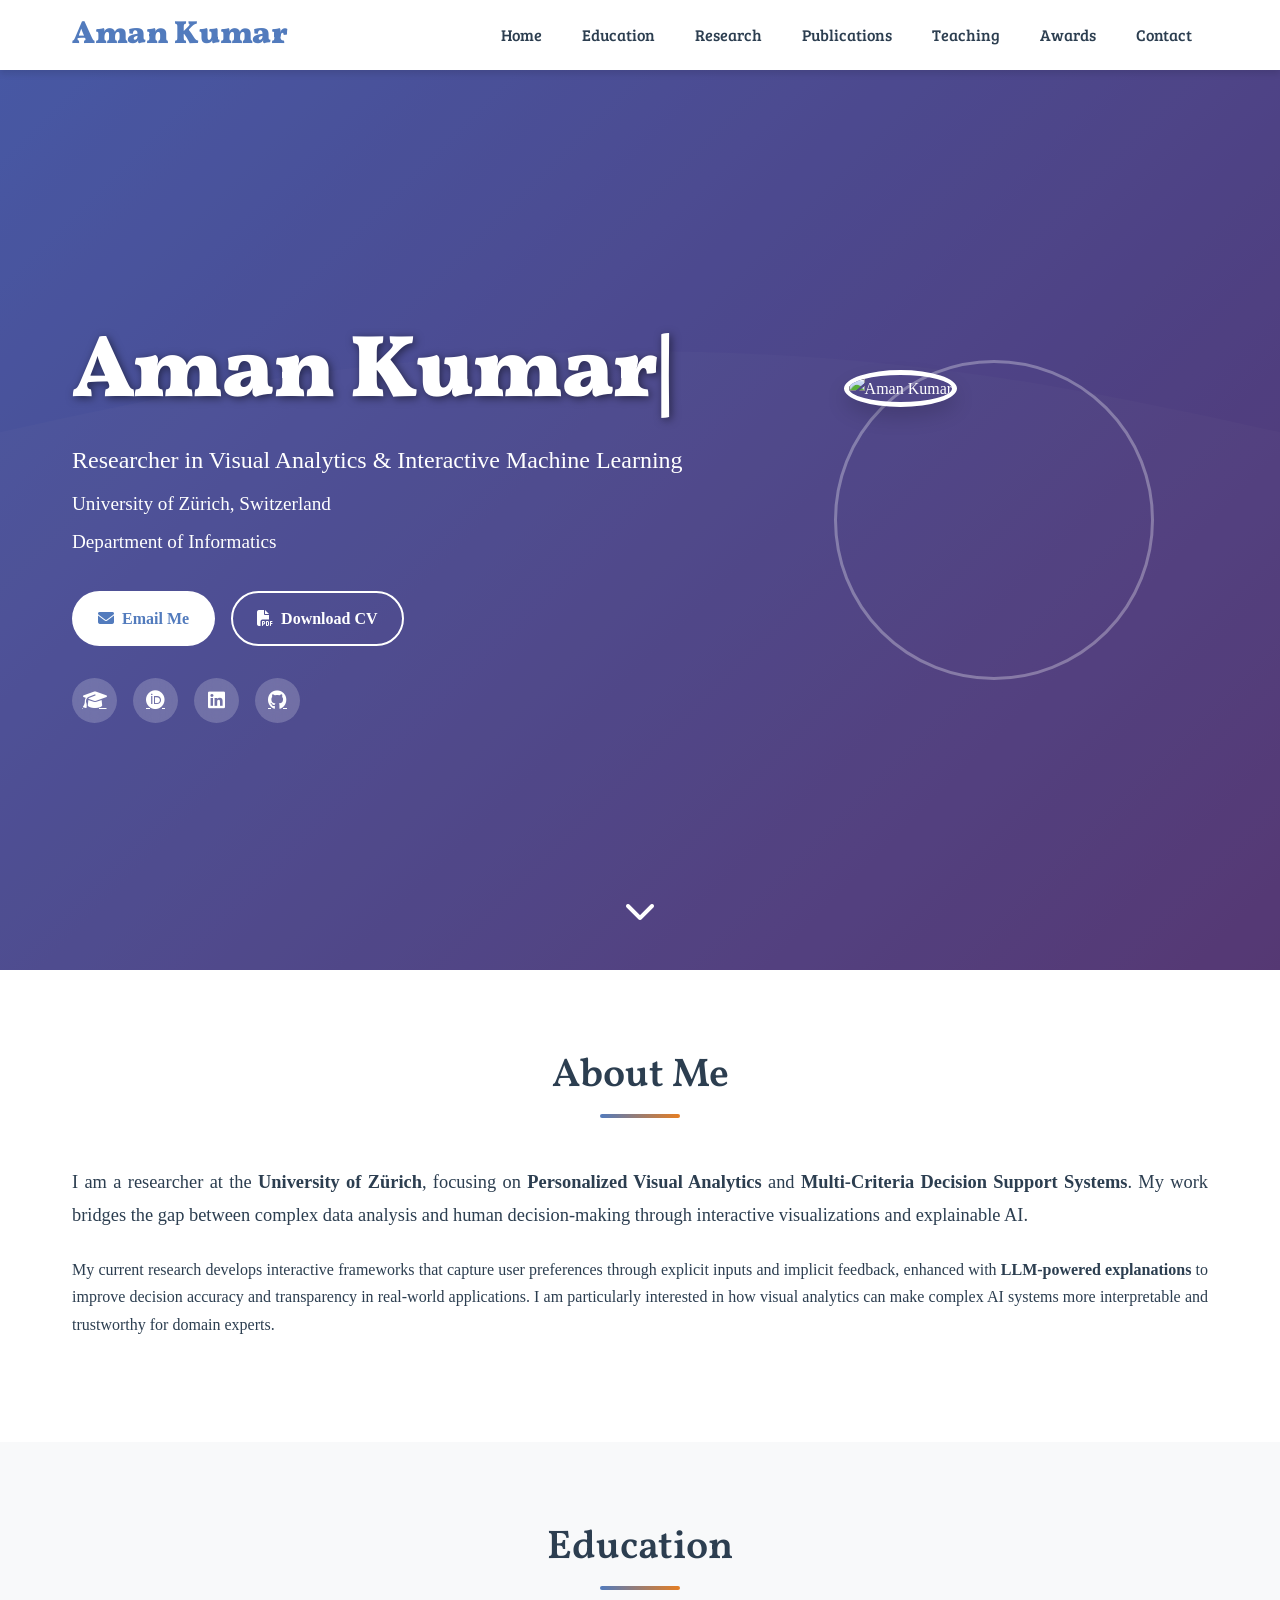
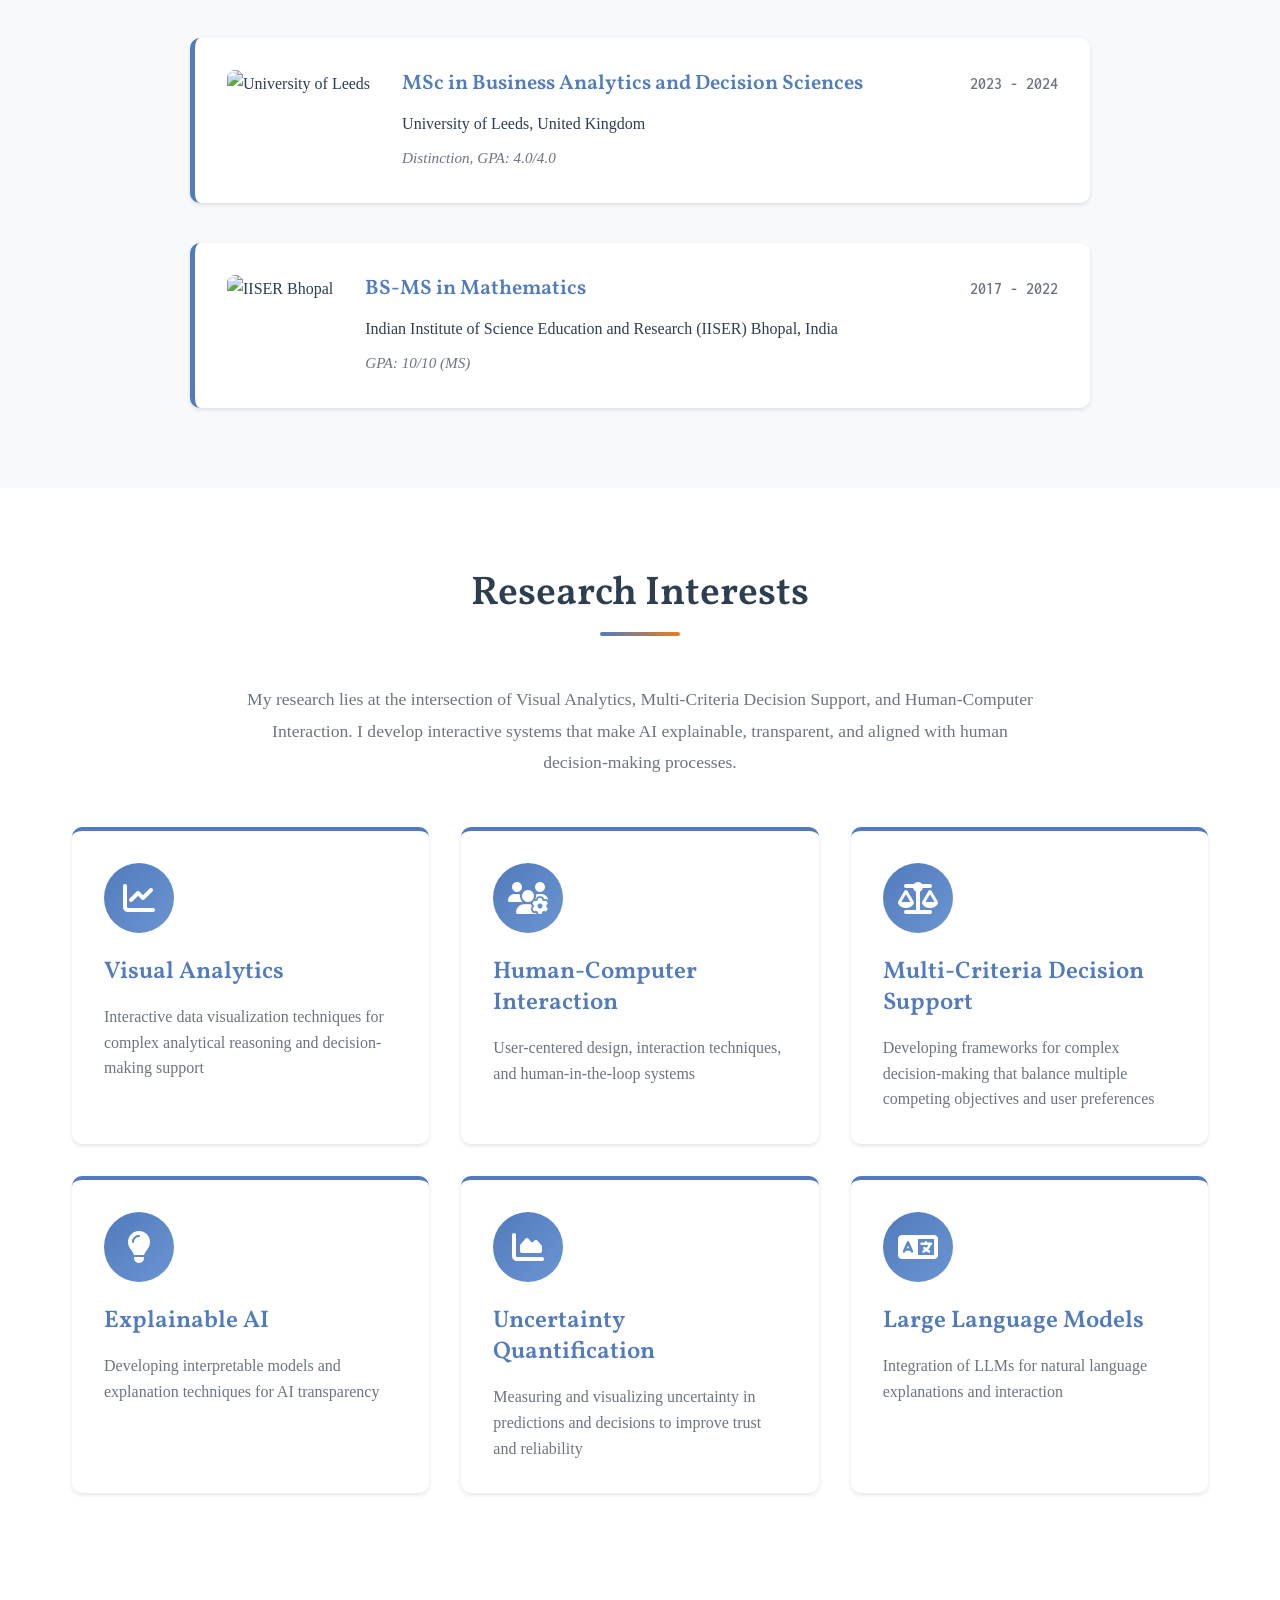
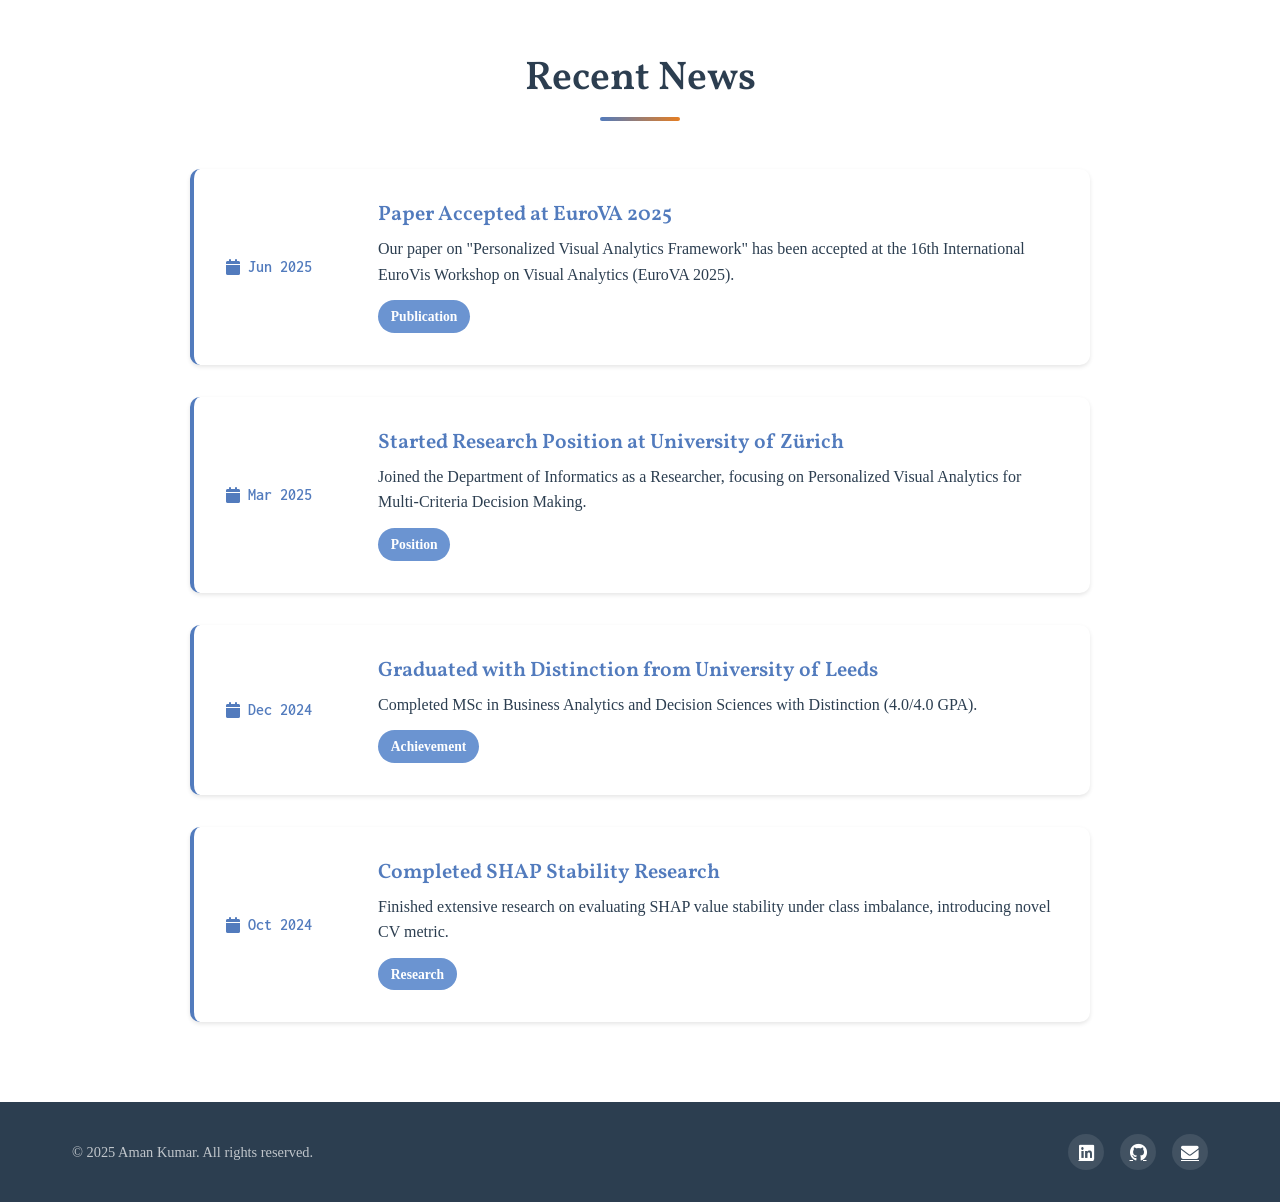
==== index.html @ dfcb9df7 "Add files via upload" ====
<!DOCTYPE html>
<html lang="en">
<head>
    <meta charset="UTF-8">
    <meta name="viewport" content="width=device-width, initial-scale=1.0">
    <meta name="description" content="Aman Kumar - Researcher in Visual Analytics, Interactive Machine Learning, and Human-Computer Interaction at University of Zürich">
    <meta name="keywords" content="Visual Analytics, Interactive ML, Explainable AI, HCI, Human-Computer Interaction, Multi-Criteria Decision Making, LLMs, Aman Kumar, Data Visualization">
    <meta name="author" content="Aman Kumar">
    <title>Aman Kumar | Visual Analytics & HCI Researcher</title>

    <!-- Google Fonts -->
    <link rel="preconnect" href="https://fonts.googleapis.com">
    <link rel="preconnect" href="https://fonts.gstatic.com" crossorigin>
    <link href="https://fonts.googleapis.com/css2?family=Vollkorn:wght@400;600;700&family=Bree+Serif&family=Inconsolata:wght@400;600&display=swap" rel="stylesheet">

    <!-- Font Awesome -->
    <link rel="stylesheet" href="https://cdnjs.cloudflare.com/ajax/libs/font-awesome/6.4.0/css/all.min.css">

    <!-- Custom Styles -->
    <link rel="stylesheet" href="styles.css">
</head>
<body>
    <!-- Navigation Bar -->
    <nav id="navbar" class="navbar">
        <div class="nav-container">
            <div class="nav-brand">
                <a href="index.html">Aman Kumar</a>
            </div>
            <div class="nav-toggle" id="navToggle">
                <span></span>
                <span></span>
                <span></span>
            </div>
            <ul class="nav-menu" id="navMenu">
                <li><a href="#home" class="nav-link active">Home</a></li>
                <li><a href="#education" class="nav-link">Education</a></li>
                <li><a href="#research" class="nav-link">Research</a></li>
                <li><a href="publications.html" class="nav-link">Publications</a></li>
                <li><a href="teaching.html" class="nav-link">Teaching</a></li>
                <li><a href="awards.html" class="nav-link">Awards</a></li>
                <li><a href="contact.html" class="nav-link">Contact</a></li>
            </ul>
        </div>
    </nav>

    <!-- Hero Section (HOME) -->
    <section id="home" class="hero">
        <div class="hero-overlay"></div>
        <div class="hero-content">
            <div class="container">
                <div class="hero-grid">
                    <div class="hero-text">
                        <h1 class="hero-title fade-in">Aman Kumar</h1>
                        <p class="hero-subtitle slide-up">Researcher in Visual Analytics & Interactive Machine Learning</p>
                        <p class="hero-affiliation slide-up">University of Zürich, Switzerland</p>
                        <p class="hero-department slide-up">Department of Informatics</p>

                        <div class="hero-links slide-up">
                            <a href="mailto:amank.xai@gmail.com" class="btn btn-primary">
                                <i class="fas fa-envelope"></i> Email Me
                            </a>
                            <a href="Aman_Kumar.pdf" download class="btn btn-secondary">
                                <i class="fas fa-file-pdf"></i> Download CV
                            </a>
                        </div>

                        <div class="social-links-hero">
                            <a href="https://scholar.google.com/" target="_blank" title="Google Scholar">
                                <i class="fas fa-graduation-cap"></i>
                            </a>
                            <a href="https://orcid.org/" target="_blank" title="ORCID">
                                <i class="fab fa-orcid"></i>
                            </a>
                            <a href="https://linkedin.com/in/arya-aman" target="_blank" title="LinkedIn">
                                <i class="fab fa-linkedin"></i>
                            </a>
                            <a href="https://github.com/aman-arya" target="_blank" title="GitHub">
                                <i class="fab fa-github"></i>
                            </a>
                        </div>
                    </div>
                    <div class="hero-image">
                        <div class="profile-photo-wrapper">
                            <img src="profile-photo.jpg" alt="Aman Kumar" class="profile-photo">
                            <div class="photo-border"></div>
                        </div>
                    </div>
                </div>
            </div>
        </div>
        <div class="scroll-indicator">
            <a href="#bio">
                <i class="fas fa-chevron-down"></i>
            </a>
        </div>
    </section>

    <!-- About/Bio Section (part of HOME but after hero) -->
    <section id="bio" class="section">
        <div class="container">
            <h2 class="section-title">About Me</h2>
            <div class="bio-content">
                <div class="bio-text">
                    <p class="lead">
                        I am a researcher at the <strong>University of Zürich</strong>, focusing on <strong>Personalized Visual Analytics</strong>
                        and <strong>Multi-Criteria Decision Support Systems</strong>. My work bridges the gap between complex data analysis and
                        human decision-making through interactive visualizations and explainable AI.
                    </p>
                    <p>
                        My current research develops interactive frameworks that capture user preferences through explicit inputs
                        and implicit feedback, enhanced with <strong>LLM-powered explanations</strong> to improve decision accuracy and transparency
                        in real-world applications. I am particularly interested in how visual analytics can make complex AI systems
                        more interpretable and trustworthy for domain experts.
                    </p>
                </div>
            </div>
        </div>
    </section>

    <!-- EDUCATION Section -->
    <section id="education" class="section bg-light">
        <div class="container">
            <h2 class="section-title">Education</h2>
            <div class="education-list">
                <div class="education-item">
                    <div class="education-logo">
                        <img src="leeds-logo.png" alt="University of Leeds" class="university-logo">
                    </div>
                    <div class="education-content">
                        <div class="education-header">
                            <h3>MSc in Business Analytics and Decision Sciences</h3>
                            <span class="education-year">2023 - 2024</span>
                        </div>
                        <p class="education-institution">University of Leeds, United Kingdom</p>
                        <p class="education-detail">Distinction, GPA: 4.0/4.0</p>
                    </div>
                </div>
                <div class="education-item">
                    <div class="education-logo">
                        <img src="iiser-logo.png" alt="IISER Bhopal" class="university-logo">
                    </div>
                    <div class="education-content">
                        <div class="education-header">
                            <h3>BS-MS in Mathematics</h3>
                            <span class="education-year">2017 - 2022</span>
                        </div>
                        <p class="education-institution">Indian Institute of Science Education and Research (IISER) Bhopal, India</p>
                        <p class="education-detail">GPA: 10/10 (MS)</p>
                    </div>
                </div>
            </div>
        </div>
    </section>

    <!-- RESEARCH Section (Research Interests & Topics) -->
    <section id="research" class="section">
        <div class="container">
            <h2 class="section-title">Research Interests</h2>
            <p class="section-intro">
                My research lies at the intersection of Visual Analytics, Multi-Criteria Decision Support, and Human-Computer Interaction.
                I develop interactive systems that make AI explainable, transparent, and aligned with human decision-making processes.
            </p>
            <div class="interests-grid">
                <div class="interest-card">
                    <div class="interest-icon">
                        <i class="fas fa-chart-line"></i>
                    </div>
                    <h3>Visual Analytics</h3>
                    <p>Interactive data visualization techniques for complex analytical reasoning and decision-making support</p>
                </div>
                <div class="interest-card">
                    <div class="interest-icon">
                        <i class="fas fa-users-cog"></i>
                    </div>
                    <h3>Human-Computer Interaction</h3>
                    <p>User-centered design, interaction techniques, and human-in-the-loop systems</p>
                </div>
                <div class="interest-card">
                    <div class="interest-icon">
                        <i class="fas fa-balance-scale"></i>
                    </div>
                    <h3>Multi-Criteria Decision Support</h3>
                    <p>Developing frameworks for complex decision-making that balance multiple competing objectives and user preferences</p>
                </div>
                <div class="interest-card">
                    <div class="interest-icon">
                        <i class="fas fa-lightbulb"></i>
                    </div>
                    <h3>Explainable AI</h3>
                    <p>Developing interpretable models and explanation techniques for AI transparency</p>
                </div>
                <div class="interest-card">
                    <div class="interest-icon">
                        <i class="fas fa-chart-area"></i>
                    </div>
                    <h3>Uncertainty Quantification</h3>
                    <p>Measuring and visualizing uncertainty in predictions and decisions to improve trust and reliability</p>
                </div>
                <div class="interest-card">
                    <div class="interest-icon">
                        <i class="fas fa-language"></i>
                    </div>
                    <h3>Large Language Models</h3>
                    <p>Integration of LLMs for natural language explanations and interaction</p>
                </div>
            </div>
        </div>
    </section>

    <!-- NEWS Section -->
    <section id="news" class="section">
        <div class="container">
            <h2 class="section-title">Recent News</h2>
            <div class="news-timeline">
                <div class="news-item">
                    <div class="news-date">
                        <i class="fas fa-calendar"></i> Jun 2025
                    </div>
                    <div class="news-content">
                        <h3>Paper Accepted at EuroVA 2025</h3>
                        <p>Our paper on "Personalized Visual Analytics Framework" has been accepted at the 16th International EuroVis Workshop on Visual Analytics (EuroVA 2025).</p>
                        <span class="news-tag">Publication</span>
                    </div>
                </div>
                <div class="news-item">
                    <div class="news-date">
                        <i class="fas fa-calendar"></i> Mar 2025
                    </div>
                    <div class="news-content">
                        <h3>Started Research Position at University of Zürich</h3>
                        <p>Joined the Department of Informatics as a Researcher, focusing on Personalized Visual Analytics for Multi-Criteria Decision Making.</p>
                        <span class="news-tag">Position</span>
                    </div>
                </div>
                <div class="news-item">
                    <div class="news-date">
                        <i class="fas fa-calendar"></i> Dec 2024
                    </div>
                    <div class="news-content">
                        <h3>Graduated with Distinction from University of Leeds</h3>
                        <p>Completed MSc in Business Analytics and Decision Sciences with Distinction (4.0/4.0 GPA).</p>
                        <span class="news-tag">Achievement</span>
                    </div>
                </div>
                <div class="news-item">
                    <div class="news-date">
                        <i class="fas fa-calendar"></i> Oct 2024
                    </div>
                    <div class="news-content">
                        <h3>Completed SHAP Stability Research</h3>
                        <p>Finished extensive research on evaluating SHAP value stability under class imbalance, introducing novel CV metric.</p>
                        <span class="news-tag">Research</span>
                    </div>
                </div>
            </div>
        </div>
    </section>

    <!-- Footer -->
    <footer class="footer">
        <div class="container">
            <div class="footer-content">
                <p>&copy; 2025 Aman Kumar. All rights reserved.</p>
                <div class="footer-social">
                    <a href="https://linkedin.com/in/arya-aman" target="_blank" title="LinkedIn"><i class="fab fa-linkedin"></i></a>
                    <a href="https://github.com/aman-arya" target="_blank" title="GitHub"><i class="fab fa-github"></i></a>
                    <a href="mailto:amank.xai@gmail.com" title="Email"><i class="fas fa-envelope"></i></a>
                </div>
            </div>
        </div>
    </footer>

    <!-- Back to Top Button -->
    <button id="backToTop" class="back-to-top">
        <i class="fas fa-arrow-up"></i>
    </button>

    <!-- Custom JavaScript -->
    <script src="script.js"></script>
</body>
</html>
---- styles.css ----
/* Modern Academic Website - Inspired by ctanujit.org */

/* CSS Variables */
:root {
    --primary-blue: #527bbd;
    --dark-blue: #3a5a99;
    --light-blue: #6b94d1;
    --accent-orange: #e67e22;
    --text-dark: #2c3e50;
    --text-light: #6c757d;
    --bg-light: #f8f9fa;
    --bg-white: #ffffff;
    --border-color: #dee2e6;
    --shadow-sm: 0 2px 4px rgba(0,0,0,0.1);
    --shadow-md: 0 4px 6px rgba(0,0,0,0.1);
    --shadow-lg: 0 10px 20px rgba(0,0,0,0.15);
    --transition-fast: 0.2s ease;
    --transition-normal: 0.3s ease;
    --transition-slow: 0.5s ease;
}

/* Reset and Base Styles */
* {
    margin: 0;
    padding: 0;
    box-sizing: border-box;
}

html {
    font-size: 16px;
    scroll-behavior: smooth;
    scroll-padding-top: 80px;
}

body {
    font-family: Georgia, 'Times New Roman', serif;
    line-height: 1.7;
    color: var(--text-dark);
    background-color: var(--bg-white);
    overflow-x: hidden;
}

/* Typography */
h1, h2, h3, h4, h5, h6 {
    font-family: 'Vollkorn', Georgia, serif;
    font-weight: 600;
    line-height: 1.3;
    color: var(--text-dark);
}

h1 { font-size: 2.5rem; }
h2 { font-size: 2rem; }
h3 { font-size: 1.5rem; }
h4 { font-size: 1.25rem; }

.lead {
    font-size: 1.15rem;
    line-height: 1.8;
    color: var(--text-dark);
}

/* Container */
.container {
    max-width: 1200px;
    margin: 0 auto;
    padding: 0 2rem;
}

/* Navigation Bar */
.navbar {
    position: fixed;
    top: 0;
    left: 0;
    right: 0;
    background-color: var(--bg-white);
    box-shadow: var(--shadow-md);
    z-index: 1000;
    transition: var(--transition-normal);
}

.navbar.scrolled {
    box-shadow: var(--shadow-lg);
}

.nav-container {
    max-width: 1200px;
    margin: 0 auto;
    padding: 0 2rem;
    display: flex;
    justify-content: space-between;
    align-items: center;
    height: 70px;
}

.nav-brand a {
    font-family: 'Vollkorn', Georgia, serif;
    font-size: 2rem;
    font-weight: 900;
    color: var(--primary-blue);
    text-decoration: none;
    transition: var(--transition-fast);
    letter-spacing: -0.01em;
}

.nav-brand a:hover {
    color: var(--dark-blue);
}

.nav-menu {
    display: flex;
    list-style: none;
    gap: 0.5rem;
    align-items: center;
}

.nav-menu li {
    position: relative;
}

.nav-link {
    font-family: 'Bree Serif', Georgia, serif;
    font-size: 1rem;
    color: var(--text-dark);
    text-decoration: none;
    padding: 0.5rem 1rem;
    border-radius: 4px;
    transition: var(--transition-fast);
    display: flex;
    align-items: center;
    gap: 0.3rem;
}

.nav-link:hover,
.nav-link.active {
    background-color: var(--primary-blue);
    color: var(--bg-white);
}

.nav-link i {
    font-size: 0.8rem;
}

/* Dropdown Menu */
.nav-dropdown {
    position: relative;
}

.dropdown-menu {
    position: absolute;
    top: 100%;
    left: 0;
    background-color: var(--bg-white);
    box-shadow: var(--shadow-lg);
    border-radius: 4px;
    list-style: none;
    min-width: 200px;
    opacity: 0;
    visibility: hidden;
    transform: translateY(-10px);
    transition: all var(--transition-normal);
    margin-top: 0.5rem;
}

.nav-dropdown:hover .dropdown-menu {
    opacity: 1;
    visibility: visible;
    transform: translateY(0);
}

.dropdown-menu li {
    border-bottom: 1px solid var(--border-color);
}

.dropdown-menu li:last-child {
    border-bottom: none;
}

.dropdown-menu a {
    display: block;
    padding: 0.75rem 1rem;
    color: var(--text-dark);
    text-decoration: none;
    transition: var(--transition-fast);
    font-family: Georgia, serif;
    font-size: 0.95rem;
}

.dropdown-menu a:hover {
    background-color: var(--bg-light);
    color: var(--primary-blue);
}

/* Mobile Menu Toggle */
.nav-toggle {
    display: none;
    flex-direction: column;
    gap: 4px;
    cursor: pointer;
}

.nav-toggle span {
    width: 25px;
    height: 3px;
    background-color: var(--text-dark);
    border-radius: 2px;
    transition: var(--transition-normal);
}

/* Hero Section */
.hero {
    position: relative;
    min-height: 100vh;
    display: flex;
    align-items: center;
    justify-content: center;
    background: linear-gradient(135deg, #667eea 0%, #764ba2 100%);
    color: var(--bg-white);
    margin-top: 70px;
    padding: 4rem 0;
    overflow: hidden;
}

.hero::before {
    content: '';
    position: absolute;
    top: 0;
    left: 0;
    right: 0;
    bottom: 0;
    background: url('data:image/svg+xml,<svg xmlns="http://www.w3.org/2000/svg" viewBox="0 0 1440 320"><path fill="rgba(255,255,255,0.1)" d="M0,96L48,112C96,128,192,160,288,160C384,160,480,128,576,112C672,96,768,96,864,112C960,128,1056,160,1152,160C1248,160,1344,128,1392,112L1440,96L1440,320L1392,320C1344,320,1248,320,1152,320C1056,320,960,320,864,320C768,320,672,320,576,320C480,320,384,320,288,320C192,320,96,320,48,320L0,320Z"></path></svg>');
    background-size: cover;
    background-position: bottom;
    opacity: 0.3;
}

.hero-overlay {
    position: absolute;
    top: 0;
    left: 0;
    right: 0;
    bottom: 0;
    background: rgba(0, 0, 0, 0.3);
}

.hero-content {
    position: relative;
    z-index: 2;
    width: 100%;
}

.hero-grid {
    display: grid;
    grid-template-columns: 1.5fr 1fr;
    gap: 4rem;
    align-items: center;
}

.hero-title {
    font-size: 5.5rem;
    margin-bottom: 0.5rem;
    font-weight: 900;
    letter-spacing: -0.02em;
    text-shadow: 2px 2px 8px rgba(0, 0, 0, 0.5);
    color: #ffffff;
}

/* Typing effect */
.hero-title::after {
    content: '|';
    color: #ffffff;
    animation: blink 0.7s infinite;
}

@keyframes blink {
    0%, 100% {
        opacity: 1;
    }
    50% {
        opacity: 0;
    }
}

.hero-subtitle {
    font-size: 1.5rem;
    margin-bottom: 0.5rem;
    font-weight: 400;
}

.hero-affiliation,
.hero-department {
    font-size: 1.2rem;
    opacity: 0.9;
    margin-bottom: 0.3rem;
}

.hero-links {
    margin-top: 2rem;
    display: flex;
    gap: 1rem;
    flex-wrap: wrap;
}

.btn {
    display: inline-flex;
    align-items: center;
    gap: 0.5rem;
    padding: 0.75rem 1.5rem;
    border-radius: 50px;
    text-decoration: none;
    font-weight: 600;
    transition: all var(--transition-normal);
    border: 2px solid transparent;
    cursor: pointer;
    font-size: 1rem;
}

.btn-primary {
    background-color: var(--bg-white);
    color: var(--primary-blue);
}

.btn-primary:hover {
    background-color: transparent;
    color: var(--bg-white);
    border-color: var(--bg-white);
    transform: translateY(-2px);
    box-shadow: var(--shadow-lg);
}

.btn-secondary {
    background-color: transparent;
    color: var(--bg-white);
    border-color: var(--bg-white);
}

.btn-secondary:hover {
    background-color: var(--bg-white);
    color: var(--primary-blue);
    transform: translateY(-2px);
    box-shadow: var(--shadow-lg);
}

.btn-lg {
    padding: 1rem 2rem;
    font-size: 1.1rem;
}

.social-links-hero {
    margin-top: 2rem;
    display: flex;
    gap: 1rem;
}

.social-links-hero a {
    width: 45px;
    height: 45px;
    border-radius: 50%;
    background-color: rgba(255, 255, 255, 0.2);
    display: flex;
    align-items: center;
    justify-content: center;
    color: var(--bg-white);
    font-size: 1.2rem;
    transition: var(--transition-normal);
    backdrop-filter: blur(10px);
}

.social-links-hero a:hover {
    background-color: var(--bg-white);
    color: var(--primary-blue);
    transform: translateY(-3px);
}

/* Profile Photo */
.hero-image {
    display: flex;
    justify-content: center;
    align-items: center;
}

.profile-photo-wrapper {
    position: relative;
    width: 300px;
    height: 300px;
}

.profile-photo {
    width: 100%;
    height: 100%;
    border-radius: 50%;
    object-fit: cover;
    border: 5px solid var(--bg-white);
    box-shadow: var(--shadow-lg);
    position: relative;
    z-index: 2;
}

.photo-border {
    position: absolute;
    top: -10px;
    left: -10px;
    right: -10px;
    bottom: -10px;
    border-radius: 50%;
    border: 3px solid rgba(255, 255, 255, 0.3);
    animation: pulse 3s ease-in-out infinite;
}

@keyframes pulse {
    0%, 100% {
        transform: scale(1);
        opacity: 0.5;
    }
    50% {
        transform: scale(1.05);
        opacity: 1;
    }
}

/* Scroll Indicator */
.scroll-indicator {
    position: absolute;
    bottom: 2rem;
    left: 50%;
    transform: translateX(-50%);
    z-index: 3;
}

.scroll-indicator a {
    color: var(--bg-white);
    font-size: 2rem;
    animation: bounce 2s infinite;
}

@keyframes bounce {
    0%, 20%, 50%, 80%, 100% {
        transform: translateY(0);
    }
    40% {
        transform: translateY(-10px);
    }
    60% {
        transform: translateY(-5px);
    }
}

/* Page Header (for non-home pages) */
.page-header {
    background: linear-gradient(135deg, var(--primary-blue), var(--light-blue));
    color: var(--bg-white);
    padding: 6rem 0 4rem;
    margin-top: 70px;
    text-align: center;
}

.page-title {
    font-size: 3rem;
    margin-bottom: 1rem;
    font-weight: 700;
    color: var(--bg-white);
}

.page-subtitle {
    font-size: 1.3rem;
    opacity: 0.9;
    max-width: 700px;
    margin: 0 auto;
}

/* Sections */
.section {
    padding: 5rem 0;
}

.section.bg-light {
    background-color: var(--bg-light);
}

.section-intro {
    text-align: center;
    max-width: 800px;
    margin: 0 auto 3rem;
    font-size: 1.1rem;
    color: var(--text-light);
    line-height: 1.8;
}

.section-title {
    font-size: 2.5rem;
    margin-bottom: 3rem;
    text-align: center;
    position: relative;
    padding-bottom: 1rem;
}

.section-title::after {
    content: '';
    position: absolute;
    bottom: 0;
    left: 50%;
    transform: translateX(-50%);
    width: 80px;
    height: 4px;
    background: linear-gradient(to right, var(--primary-blue), var(--accent-orange));
    border-radius: 2px;
}

.subsection-title {
    font-size: 1.8rem;
    margin-top: 3rem;
    margin-bottom: 2rem;
    color: var(--primary-blue);
    display: flex;
    align-items: center;
    gap: 0.5rem;
}

.subsection-title i {
    color: var(--accent-orange);
}

/* Animation Classes */
.fade-in {
    opacity: 0;
    animation: fadeIn 1s ease-in forwards;
}

@keyframes fadeIn {
    to {
        opacity: 1;
    }
}

.slide-up {
    opacity: 0;
    transform: translateY(30px);
    animation: slideUp 0.8s ease-out forwards;
}

.slide-up:nth-child(2) { animation-delay: 0.2s; }
.slide-up:nth-child(3) { animation-delay: 0.4s; }
.slide-up:nth-child(4) { animation-delay: 0.6s; }

@keyframes slideUp {
    to {
        opacity: 1;
        transform: translateY(0);
    }
}

/* Bio Section */
.bio-content {
    display: grid;
    gap: 3rem;
}

.bio-text p {
    margin-bottom: 1.5rem;
    text-align: justify;
}

.quick-facts {
    display: grid;
    grid-template-columns: repeat(auto-fit, minmax(250px, 1fr));
    gap: 2rem;
    margin-top: 2rem;
}

.fact-card {
    background-color: var(--bg-white);
    padding: 2rem;
    border-radius: 10px;
    box-shadow: var(--shadow-md);
    display: flex;
    gap: 1.5rem;
    align-items: flex-start;
    transition: var(--transition-normal);
}

.fact-card:hover {
    transform: translateY(-5px);
    box-shadow: var(--shadow-lg);
}

.fact-icon {
    width: 60px;
    height: 60px;
    border-radius: 50%;
    background: linear-gradient(135deg, var(--primary-blue), var(--light-blue));
    display: flex;
    align-items: center;
    justify-content: center;
    color: var(--bg-white);
    font-size: 1.5rem;
    flex-shrink: 0;
}

.fact-content h4 {
    margin-bottom: 0.5rem;
    color: var(--primary-blue);
}

.fact-content p {
    margin: 0;
    color: var(--text-light);
    line-height: 1.6;
}

/* News Timeline */
.news-timeline {
    max-width: 900px;
    margin: 0 auto;
    display: grid;
    gap: 2rem;
}

.news-item {
    display: flex;
    gap: 2rem;
    padding: 2rem;
    background-color: var(--bg-white);
    border-radius: 10px;
    box-shadow: var(--shadow-sm);
    transition: var(--transition-normal);
    border-left: 4px solid var(--primary-blue);
}

.news-item:hover {
    box-shadow: var(--shadow-md);
    transform: translateX(5px);
    border-left-color: var(--light-blue);
}

.news-date {
    font-family: 'Inconsolata', monospace;
    font-size: 1rem;
    font-weight: 600;
    color: var(--primary-blue);
    min-width: 120px;
    display: flex;
    align-items: center;
    gap: 0.5rem;
}

.news-content {
    flex: 1;
}

.news-content h3 {
    color: var(--primary-blue);
    margin-bottom: 0.5rem;
    font-size: 1.3rem;
}

.news-content p {
    color: var(--text-dark);
    line-height: 1.6;
    margin-bottom: 0.8rem;
}

.news-tag {
    display: inline-block;
    background-color: var(--light-blue);
    color: var(--bg-white);
    padding: 0.3rem 0.8rem;
    border-radius: 20px;
    font-size: 0.85rem;
    font-weight: 600;
}

/* Research Interests */
.interests-grid {
    display: grid;
    grid-template-columns: repeat(auto-fit, minmax(300px, 1fr));
    gap: 2rem;
}

.interest-card {
    background-color: var(--bg-white);
    padding: 2rem;
    border-radius: 10px;
    box-shadow: var(--shadow-sm);
    transition: all var(--transition-normal);
    border-top: 4px solid var(--primary-blue);
}

.interest-card:hover {
    transform: translateY(-10px);
    box-shadow: var(--shadow-lg);
    border-top-color: var(--light-blue);
}

.interest-icon {
    width: 70px;
    height: 70px;
    border-radius: 50%;
    background: linear-gradient(135deg, var(--primary-blue), var(--light-blue));
    display: flex;
    align-items: center;
    justify-content: center;
    color: var(--bg-white);
    font-size: 2rem;
    margin-bottom: 1.5rem;
}

.interest-card h3 {
    margin-bottom: 1rem;
    color: var(--primary-blue);
}

.interest-card p {
    color: var(--text-light);
    line-height: 1.6;
    margin: 0;
}

/* Education Section */
.education-list {
    max-width: 900px;
    margin: 0 auto;
    display: grid;
    gap: 2.5rem;
}

.education-item {
    display: flex;
    gap: 2rem;
    padding: 2rem;
    background-color: var(--bg-white);
    border-radius: 10px;
    box-shadow: var(--shadow-sm);
    border-left: 5px solid var(--primary-blue);
    transition: var(--transition-normal);
    align-items: flex-start;
}

.education-item:hover {
    box-shadow: var(--shadow-md);
    transform: translateX(5px);
    border-left-color: var(--light-blue);
}

.education-logo {
    flex-shrink: 0;
}

.university-logo {
    width: 80px;
    height: 80px;
    object-fit: contain;
    border-radius: 8px;
}

.education-content {
    flex: 1;
}

.education-header {
    display: flex;
    justify-content: space-between;
    align-items: baseline;
    margin-bottom: 0.8rem;
    gap: 1rem;
}

.education-item h3 {
    color: var(--primary-blue);
    font-size: 1.3rem;
    margin: 0;
    flex: 1;
}

.education-year {
    font-family: 'Inconsolata', monospace;
    font-size: 1rem;
    font-weight: 600;
    color: var(--text-light);
    white-space: nowrap;
}

.education-institution {
    color: var(--text-dark);
    font-size: 1rem;
    margin-bottom: 0.5rem;
    font-weight: 500;
}

.education-detail {
    color: var(--text-light);
    font-size: 0.95rem;
    margin: 0;
    font-style: italic;
}

/* Publications */
.publication-list {
    max-width: 900px;
}

.publication-item {
    display: flex;
    gap: 2rem;
    padding: 2rem 0;
    border-bottom: 1px solid var(--border-color);
}

.publication-item:last-child {
    border-bottom: none;
}

.pub-year {
    font-family: 'Inconsolata', monospace;
    font-size: 1.5rem;
    font-weight: 600;
    color: var(--primary-blue);
    min-width: 80px;
}

.pub-content {
    flex: 1;
}

.pub-title {
    font-size: 1.2rem;
    color: var(--primary-blue);
    margin-bottom: 0.5rem;
}

.pub-authors {
    margin-bottom: 0.5rem;
    color: var(--text-dark);
}

.pub-venue {
    color: var(--text-light);
    margin-bottom: 1rem;
}

.pub-tags {
    display: flex;
    gap: 0.5rem;
    flex-wrap: wrap;
}

.tag {
    background-color: var(--bg-light);
    color: var(--primary-blue);
    padding: 0.3rem 0.8rem;
    border-radius: 20px;
    font-size: 0.85rem;
    border: 1px solid var(--primary-blue);
}

/* Projects */
.projects-grid {
    display: grid;
    gap: 2rem;
}

.project-card {
    background-color: var(--bg-white);
    padding: 2rem;
    border-radius: 10px;
    box-shadow: var(--shadow-md);
    border-left: 5px solid var(--primary-blue);
    transition: var(--transition-normal);
}

.project-card:hover {
    transform: translateX(10px);
    box-shadow: var(--shadow-lg);
    border-left-color: var(--light-blue);
}

.project-header {
    display: flex;
    justify-content: space-between;
    align-items: flex-start;
    gap: 1rem;
    margin-bottom: 1rem;
}

.project-header h4 {
    color: var(--primary-blue);
    margin: 0;
    flex: 1;
}

.project-period {
    font-family: 'Inconsolata', monospace;
    font-size: 0.9rem;
    color: var(--text-light);
    white-space: nowrap;
}

.project-institution {
    color: var(--text-light);
    margin-bottom: 1rem;
    font-style: italic;
}

.project-description ul {
    margin: 1rem 0;
    padding-left: 1.5rem;
}

.project-description li {
    margin-bottom: 0.5rem;
    line-height: 1.6;
}

.project-tech {
    margin-top: 1.5rem;
    padding-top: 1rem;
    border-top: 1px solid var(--border-color);
    display: flex;
    gap: 0.5rem;
    flex-wrap: wrap;
    align-items: center;
}

.project-tech i {
    color: var(--light-blue);
}

.tech-tag {
    background-color: var(--primary-blue);
    color: var(--bg-white);
    padding: 0.3rem 0.8rem;
    border-radius: 4px;
    font-size: 0.85rem;
    font-family: 'Inconsolata', monospace;
}

/* Applied Projects */
.applied-projects {
    display: grid;
    gap: 1.5rem;
}

.applied-project {
    padding: 1.5rem;
    background-color: var(--bg-white);
    border-radius: 8px;
    box-shadow: var(--shadow-sm);
    transition: var(--transition-normal);
}

.applied-project:hover {
    box-shadow: var(--shadow-md);
    transform: translateY(-3px);
}

.applied-project h4 {
    color: var(--primary-blue);
    margin-bottom: 0.5rem;
}

.project-date {
    display: block;
    color: var(--text-light);
    font-size: 0.9rem;
    margin-bottom: 0.8rem;
    font-style: italic;
}

.applied-project p {
    margin: 0;
    color: var(--text-dark);
    line-height: 1.6;
}

/* Teaching Section - Horizontal Layout */
.teaching-section-intro {
    text-align: center;
    max-width: 800px;
    margin: 0 auto 3rem;
}

.teaching-list {
    display: grid;
    grid-template-columns: repeat(auto-fit, minmax(280px, 1fr));
    gap: 2rem;
    margin-bottom: 3rem;
}

.teaching-item {
    display: flex;
    flex-direction: column;
    gap: 1rem;
    padding: 2rem;
    background-color: var(--bg-white);
    border-radius: 10px;
    box-shadow: var(--shadow-md);
    transition: var(--transition-normal);
    border-top: 4px solid var(--primary-blue);
    text-align: center;
}

.teaching-item:hover {
    transform: translateY(-5px);
    box-shadow: var(--shadow-lg);
    border-top-color: var(--light-blue);
}

.teaching-icon {
    width: 70px;
    height: 70px;
    border-radius: 50%;
    background: linear-gradient(135deg, var(--primary-blue), var(--light-blue));
    display: flex;
    align-items: center;
    justify-content: center;
    color: var(--bg-white);
    font-size: 1.8rem;
    margin: 0 auto;
}

.teaching-content h4 {
    margin-bottom: 0.5rem;
    color: var(--primary-blue);
    font-size: 1.1rem;
}

.teaching-level {
    font-size: 0.9rem;
    color: var(--light-blue);
    font-weight: 600;
    margin-bottom: 0.5rem;
}

.teaching-institution {
    font-size: 0.85rem;
    color: var(--text-light);
    margin: 0;
    line-height: 1.5;
}

.supervision-list {
    display: grid;
    gap: 2rem;
    max-width: 900px;
}

.supervision-item {
    padding: 2rem;
    background-color: var(--bg-white);
    border-radius: 10px;
    box-shadow: var(--shadow-md);
    border-left: 5px solid var(--primary-blue);
    transition: var(--transition-normal);
}

.supervision-item:hover {
    border-left-color: var(--light-blue);
    transform: translateX(5px);
    box-shadow: var(--shadow-lg);
}

.supervision-type {
    display: inline-block;
    background-color: var(--primary-blue);
    color: var(--bg-white);
    padding: 0.4rem 1rem;
    border-radius: 20px;
    font-size: 0.85rem;
    margin-bottom: 1rem;
    font-weight: 600;
}

.supervision-item h4 {
    margin-bottom: 0.8rem;
    color: var(--primary-blue);
    font-size: 1.1rem;
    line-height: 1.4;
}

.supervision-item p {
    margin: 0;
    color: var(--text-light);
    line-height: 1.6;
}

/* Awards Section - Horizontal Layout */
.awards-list {
    display: grid;
    grid-template-columns: repeat(auto-fit, minmax(280px, 1fr));
    gap: 2rem;
    margin-bottom: 3rem;
}

.award-item {
    display: flex;
    flex-direction: column;
    gap: 1rem;
    padding: 2rem;
    background-color: var(--bg-white);
    border-radius: 10px;
    box-shadow: var(--shadow-md);
    transition: var(--transition-normal);
    text-align: center;
    border-top: 4px solid var(--light-blue);
}

.award-item:hover {
    transform: translateY(-5px);
    box-shadow: var(--shadow-lg);
}

.award-icon {
    width: 70px;
    height: 70px;
    border-radius: 50%;
    background: linear-gradient(135deg, var(--light-blue), #f39c12);
    display: flex;
    align-items: center;
    justify-content: center;
    color: var(--bg-white);
    font-size: 1.8rem;
    margin: 0 auto;
}

.award-content h4 {
    margin-bottom: 0.5rem;
    color: var(--primary-blue);
    font-size: 1.1rem;
}

.award-content p {
    margin: 0;
    color: var(--text-light);
    line-height: 1.6;
    font-size: 0.95rem;
}

.conference-list {
    display: grid;
    gap: 2rem;
    max-width: 900px;
}

.conference-item {
    padding: 2rem;
    background-color: var(--bg-white);
    border-radius: 10px;
    box-shadow: var(--shadow-md);
    border-left: 5px solid var(--primary-blue);
    transition: var(--transition-normal);
}

.conference-item:hover {
    transform: translateX(5px);
    box-shadow: var(--shadow-lg);
    border-left-color: var(--light-blue);
}

.conf-year {
    font-family: 'Inconsolata', monospace;
    font-size: 1.2rem;
    font-weight: 700;
    color: var(--primary-blue);
    margin-bottom: 0.8rem;
    display: block;
}

.conf-content h4 {
    margin-bottom: 0.5rem;
    color: var(--primary-blue);
    font-size: 1.1rem;
    line-height: 1.4;
}

.conf-subtitle {
    color: var(--text-dark);
    font-weight: 600;
    margin-bottom: 0.3rem;
    font-size: 0.95rem;
}

.conf-desc {
    color: var(--text-light);
    font-size: 0.9rem;
    font-style: italic;
    margin-bottom: 0.5rem;
    line-height: 1.5;
}

.conf-date {
    color: var(--text-light);
    font-size: 0.85rem;
    margin: 0;
}

/* Skills Section */
.skills-grid {
    display: grid;
    gap: 2rem;
}

.skill-category {
    background-color: var(--bg-white);
    padding: 2rem;
    border-radius: 10px;
    box-shadow: var(--shadow-md);
}

.skill-category h3 {
    color: var(--primary-blue);
    margin-bottom: 1.5rem;
    display: flex;
    align-items: center;
    gap: 0.5rem;
}

.skill-category h3 i {
    color: var(--light-blue);
}

.skill-tags {
    display: flex;
    flex-wrap: wrap;
    gap: 0.8rem;
}

.skill-tag {
    background-color: var(--bg-light);
    color: var(--text-dark);
    padding: 0.5rem 1rem;
    border-radius: 20px;
    font-size: 0.9rem;
    border: 1px solid var(--border-color);
    transition: var(--transition-fast);
}

.skill-tag:hover {
    background-color: var(--primary-blue);
    color: var(--bg-white);
    border-color: var(--primary-blue);
    transform: translateY(-2px);
}

/* Contact Section */
.contact-grid {
    display: grid;
    grid-template-columns: 1.2fr 1fr;
    gap: 3rem;
}

.contact-info {
    display: grid;
    gap: 2rem;
}

.contact-item {
    display: flex;
    gap: 1.5rem;
    padding: 1.5rem;
    background-color: var(--bg-light);
    border-radius: 10px;
    transition: var(--transition-normal);
}

.contact-item:hover {
    background-color: var(--bg-white);
    box-shadow: var(--shadow-md);
}

.contact-icon {
    width: 60px;
    height: 60px;
    border-radius: 50%;
    background: linear-gradient(135deg, var(--primary-blue), var(--light-blue));
    display: flex;
    align-items: center;
    justify-content: center;
    color: var(--bg-white);
    font-size: 1.5rem;
    flex-shrink: 0;
}

.contact-details h4 {
    margin-bottom: 0.5rem;
    color: var(--primary-blue);
}

.contact-details a {
    color: var(--text-dark);
    text-decoration: none;
    transition: var(--transition-fast);
}

.contact-details a:hover {
    color: var(--primary-blue);
}

.contact-details p {
    margin: 0;
    color: var(--text-light);
    line-height: 1.6;
}

.social-links {
    display: flex;
    gap: 1rem;
    margin-top: 0.5rem;
}

.social-btn {
    display: inline-flex;
    align-items: center;
    gap: 0.5rem;
    padding: 0.5rem 1rem;
    background-color: var(--primary-blue);
    color: var(--bg-white);
    text-decoration: none;
    border-radius: 20px;
    font-size: 0.9rem;
    transition: var(--transition-fast);
}

.social-btn:hover {
    background-color: var(--dark-blue);
    transform: translateY(-2px);
}

.contact-cta {
    display: flex;
    align-items: center;
}

.cta-box {
    background: linear-gradient(135deg, var(--primary-blue), var(--light-blue));
    color: var(--bg-white);
    padding: 3rem 2rem;
    border-radius: 10px;
    text-align: center;
    box-shadow: var(--shadow-lg);
}

.cta-box h3 {
    color: var(--bg-white);
    margin-bottom: 1rem;
}

.cta-box p {
    margin-bottom: 2rem;
    opacity: 0.9;
}

.cta-box .btn {
    margin: 0.5rem;
}

.cta-box .btn-primary {
    background-color: var(--bg-white);
    color: var(--primary-blue);
}

.cta-box .btn-primary:hover {
    background-color: var(--light-blue);
    color: var(--bg-white);
    border-color: var(--light-blue);
}

.cta-box .btn-secondary {
    background-color: transparent;
    border-color: var(--bg-white);
}

.cta-box .btn-secondary:hover {
    background-color: var(--bg-white);
    color: var(--primary-blue);
}

/* Footer */
.footer {
    background-color: var(--text-dark);
    color: var(--bg-white);
    padding: 2rem 0;
}

.footer-content {
    display: flex;
    justify-content: space-between;
    align-items: center;
    flex-wrap: wrap;
    gap: 1.5rem;
}

.footer-content p {
    margin: 0;
    color: rgba(255, 255, 255, 0.7);
    font-size: 0.9rem;
}

.footer-social {
    display: flex;
    gap: 1rem;
}

.footer-social a {
    width: 36px;
    height: 36px;
    border-radius: 50%;
    background-color: rgba(255, 255, 255, 0.1);
    display: flex;
    align-items: center;
    justify-content: center;
    color: var(--bg-white);
    font-size: 1.1rem;
    transition: var(--transition-normal);
}

.footer-social a:hover {
    background-color: var(--primary-blue);
    transform: translateY(-3px);
}

/* Back to Top Button */
.back-to-top {
    position: fixed;
    bottom: 2rem;
    right: 2rem;
    width: 50px;
    height: 50px;
    border-radius: 50%;
    background: linear-gradient(135deg, var(--primary-blue), var(--light-blue));
    color: var(--bg-white);
    border: none;
    font-size: 1.2rem;
    cursor: pointer;
    opacity: 0;
    visibility: hidden;
    transition: var(--transition-normal);
    box-shadow: var(--shadow-lg);
    z-index: 999;
}

.back-to-top.show {
    opacity: 1;
    visibility: visible;
}

.back-to-top:hover {
    transform: translateY(-5px);
    box-shadow: 0 15px 30px rgba(0,0,0,0.2);
}

/* Responsive Design */
@media (max-width: 1024px) {
    .hero-grid {
        grid-template-columns: 1fr;
        text-align: center;
    }

    .hero-links {
        justify-content: center;
    }

    .social-links-hero {
        justify-content: center;
    }

    .teaching-grid,
    .awards-grid,
    .contact-grid {
        grid-template-columns: 1fr;
    }
}

@media (max-width: 768px) {
    html {
        font-size: 14px;
    }

    .container {
        padding: 0 1rem;
    }

    .nav-menu {
        position: fixed;
        top: 70px;
        left: -100%;
        width: 100%;
        height: calc(100vh - 70px);
        background-color: var(--bg-white);
        flex-direction: column;
        align-items: flex-start;
        padding: 2rem;
        box-shadow: var(--shadow-lg);
        transition: var(--transition-normal);
        overflow-y: auto;
    }

    .nav-menu.active {
        left: 0;
    }

    .nav-toggle {
        display: flex;
    }

    .dropdown-menu {
        position: static;
        opacity: 1;
        visibility: visible;
        transform: none;
        box-shadow: none;
        margin-top: 0.5rem;
        margin-left: 1rem;
        background-color: var(--bg-light);
    }

    .hero-title {
        font-size: 2.5rem;
    }

    .hero-subtitle {
        font-size: 1.2rem;
    }

    .profile-photo-wrapper {
        width: 200px;
        height: 200px;
    }

    .section-title {
        font-size: 2rem;
    }

    .interests-grid {
        grid-template-columns: 1fr;
    }

    .quick-facts {
        grid-template-columns: 1fr;
    }

    .fact-card {
        flex-direction: column;
        text-align: center;
        align-items: center;
    }
}

@media (max-width: 480px) {
    .hero-links {
        flex-direction: column;
        width: 100%;
    }

    .btn {
        width: 100%;
        justify-content: center;
    }

    .publication-item {
        flex-direction: column;
        gap: 1rem;
    }

    .project-header {
        flex-direction: column;
    }

    .conference-item {
        flex-direction: column;
        gap: 1rem;
    }

    .award-item {
        flex-direction: column;
        align-items: center;
        text-align: center;
    }
}

/* Print Styles */
@media print {
    .navbar,
    .scroll-indicator,
    .back-to-top,
    .footer {
        display: none;
    }

    .hero {
        min-height: auto;
        padding: 2rem 0;
    }

    .section {
        padding: 2rem 0;
        page-break-inside: avoid;
    }
}
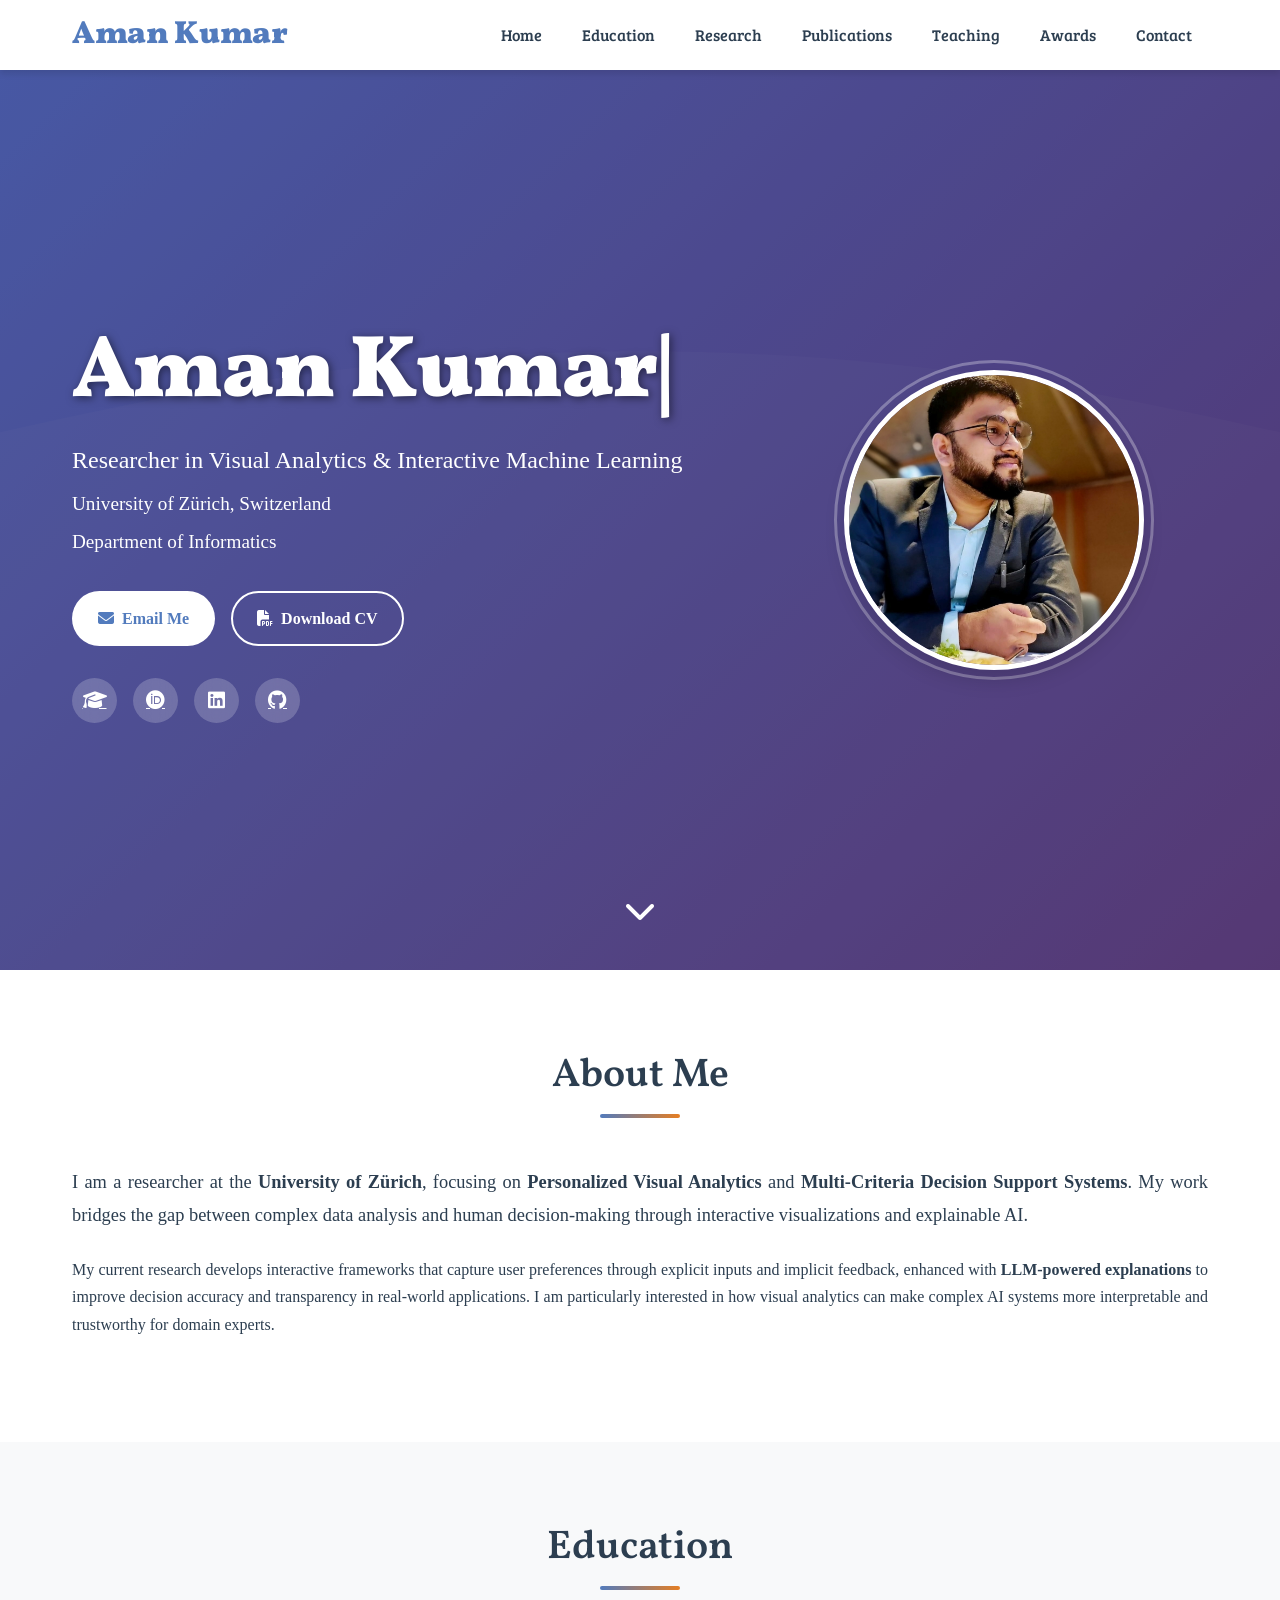
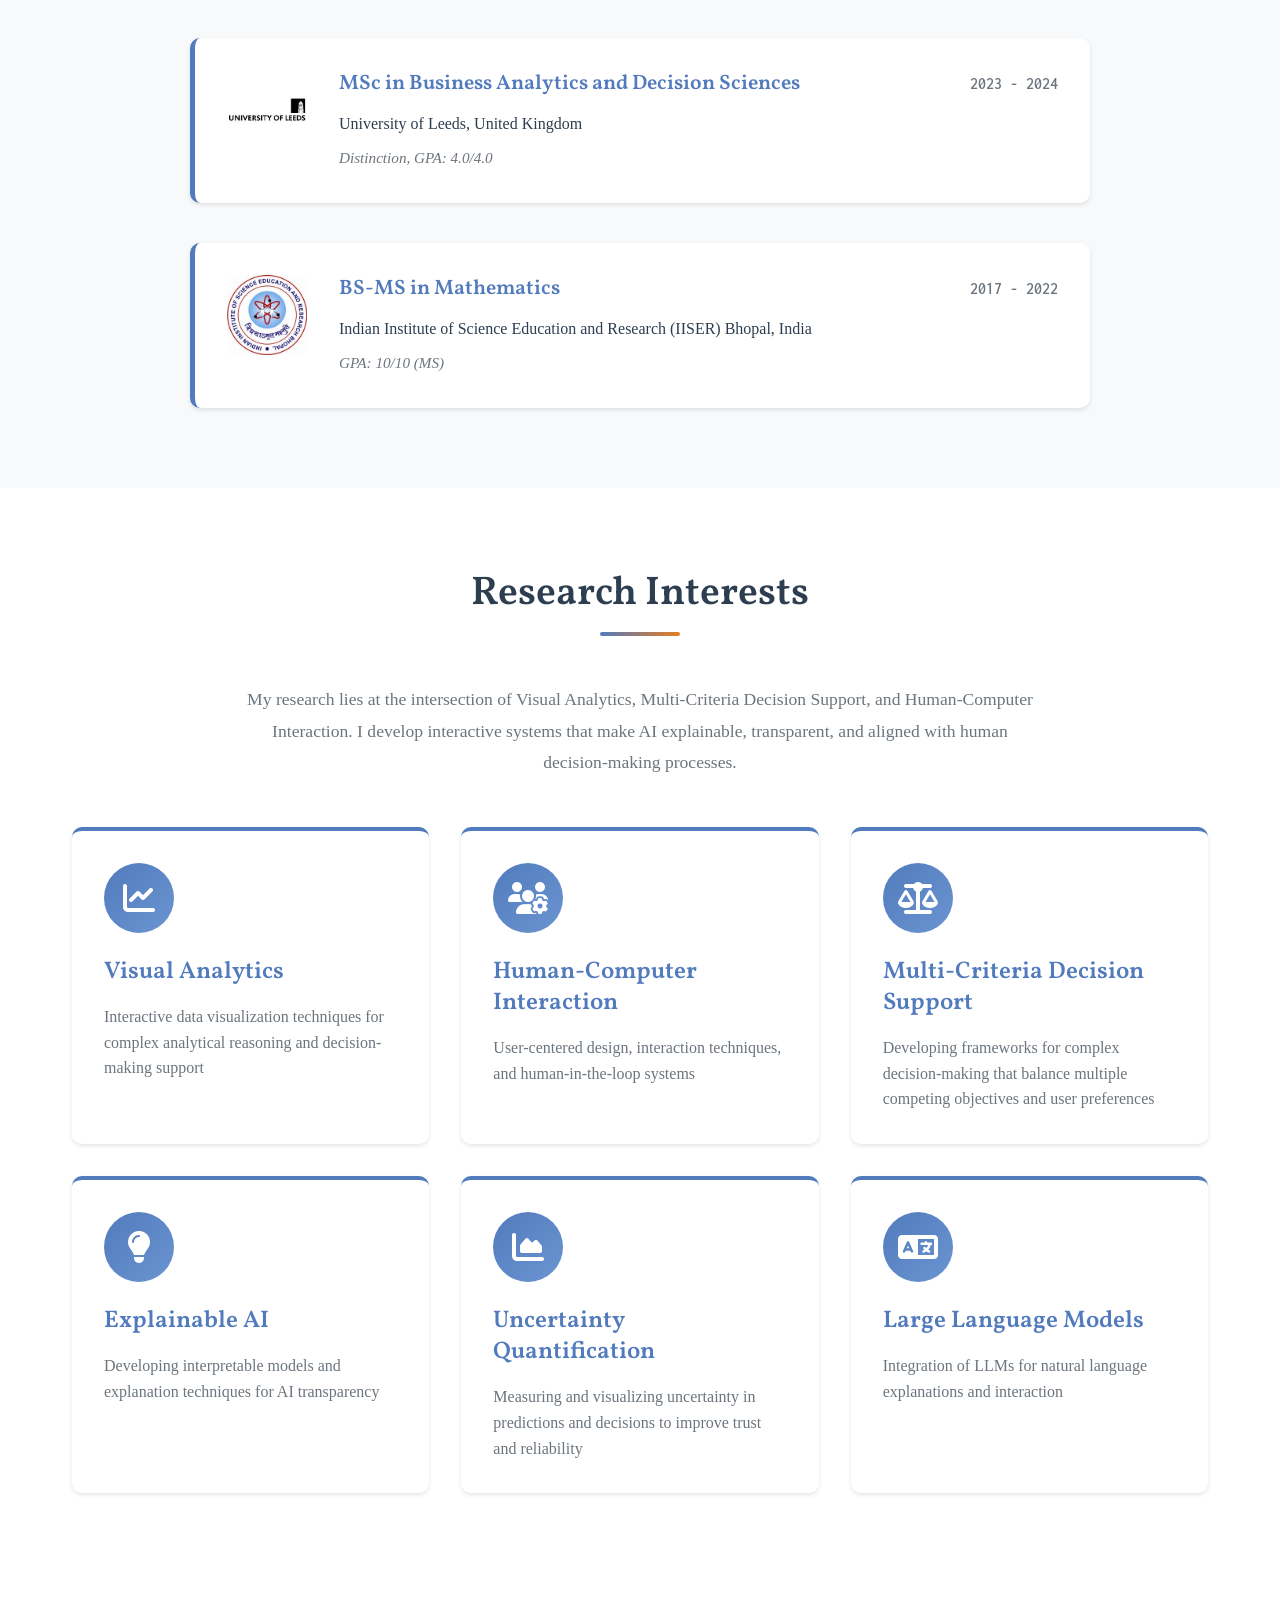
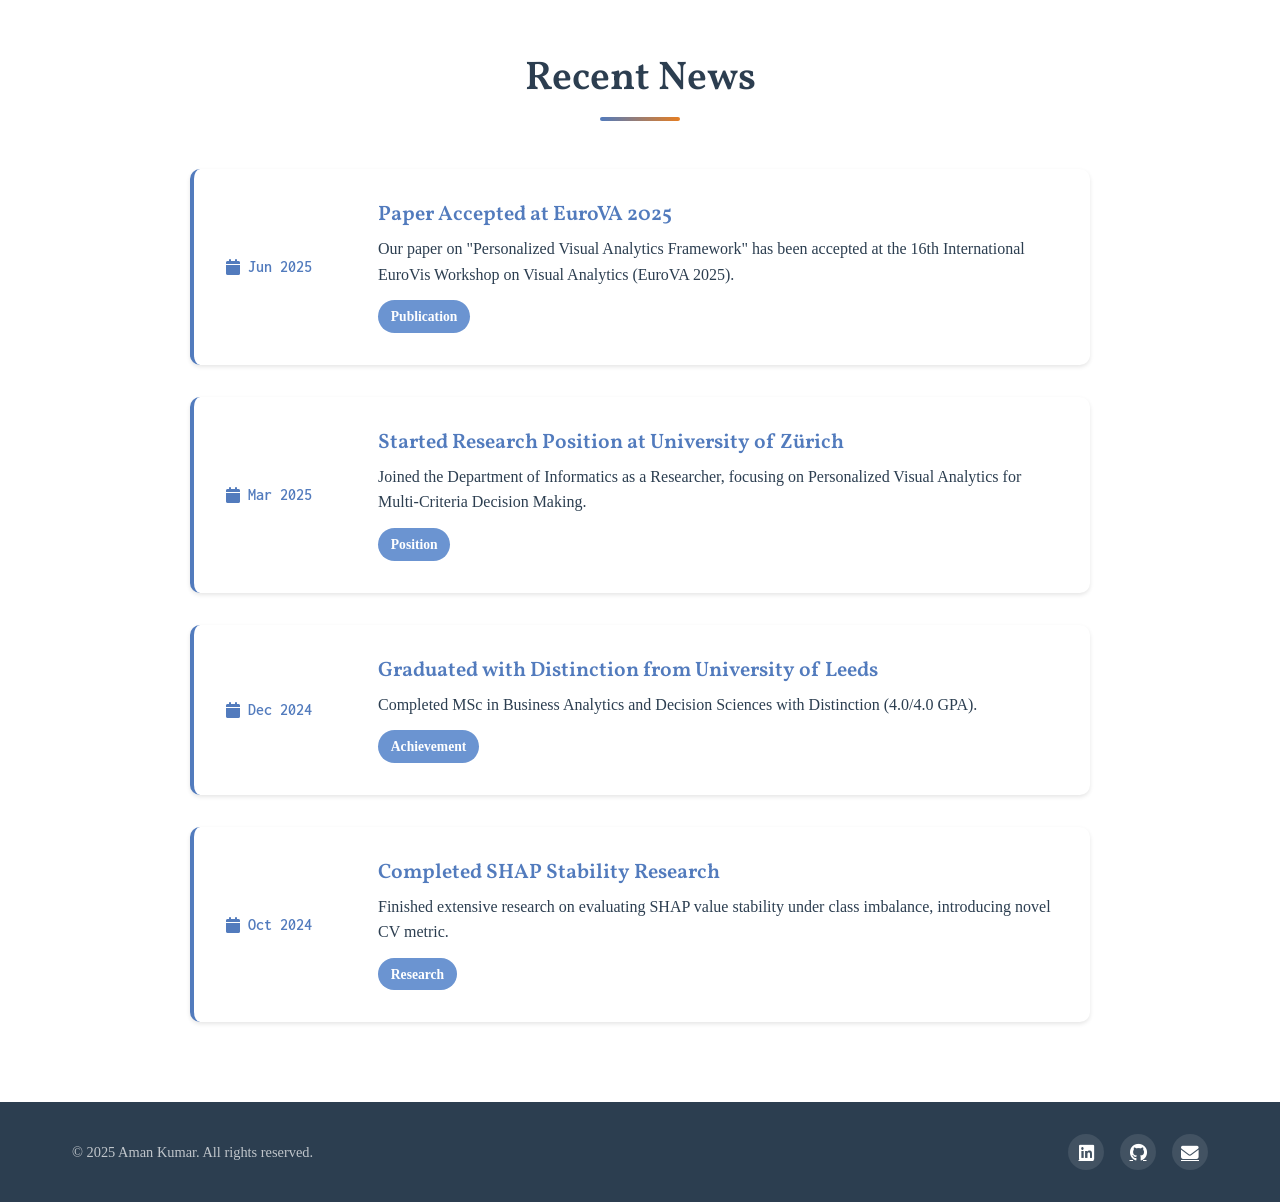
==== commit 2ce604ea: "Update index.html" ====
--- a/index.html
+++ b/index.html
@@ -65,10 +65,10 @@
                         </div>
 
                         <div class="social-links-hero">
-                            <a href="https://scholar.google.com/" target="_blank" title="Google Scholar">
+                            <a href="https://scholar.google.com/citations?user=t3jmFd8AAAAJ&hl=en" target="_blank" title="Google Scholar">
                                 <i class="fas fa-graduation-cap"></i>
                             </a>
-                            <a href="https://orcid.org/" target="_blank" title="ORCID">
+                            <a href="https://orcid.org/0009-0006-0357-4677" target="_blank" title="ORCID">
                                 <i class="fab fa-orcid"></i>
                             </a>
                             <a href="https://linkedin.com/in/arya-aman" target="_blank" title="LinkedIn">
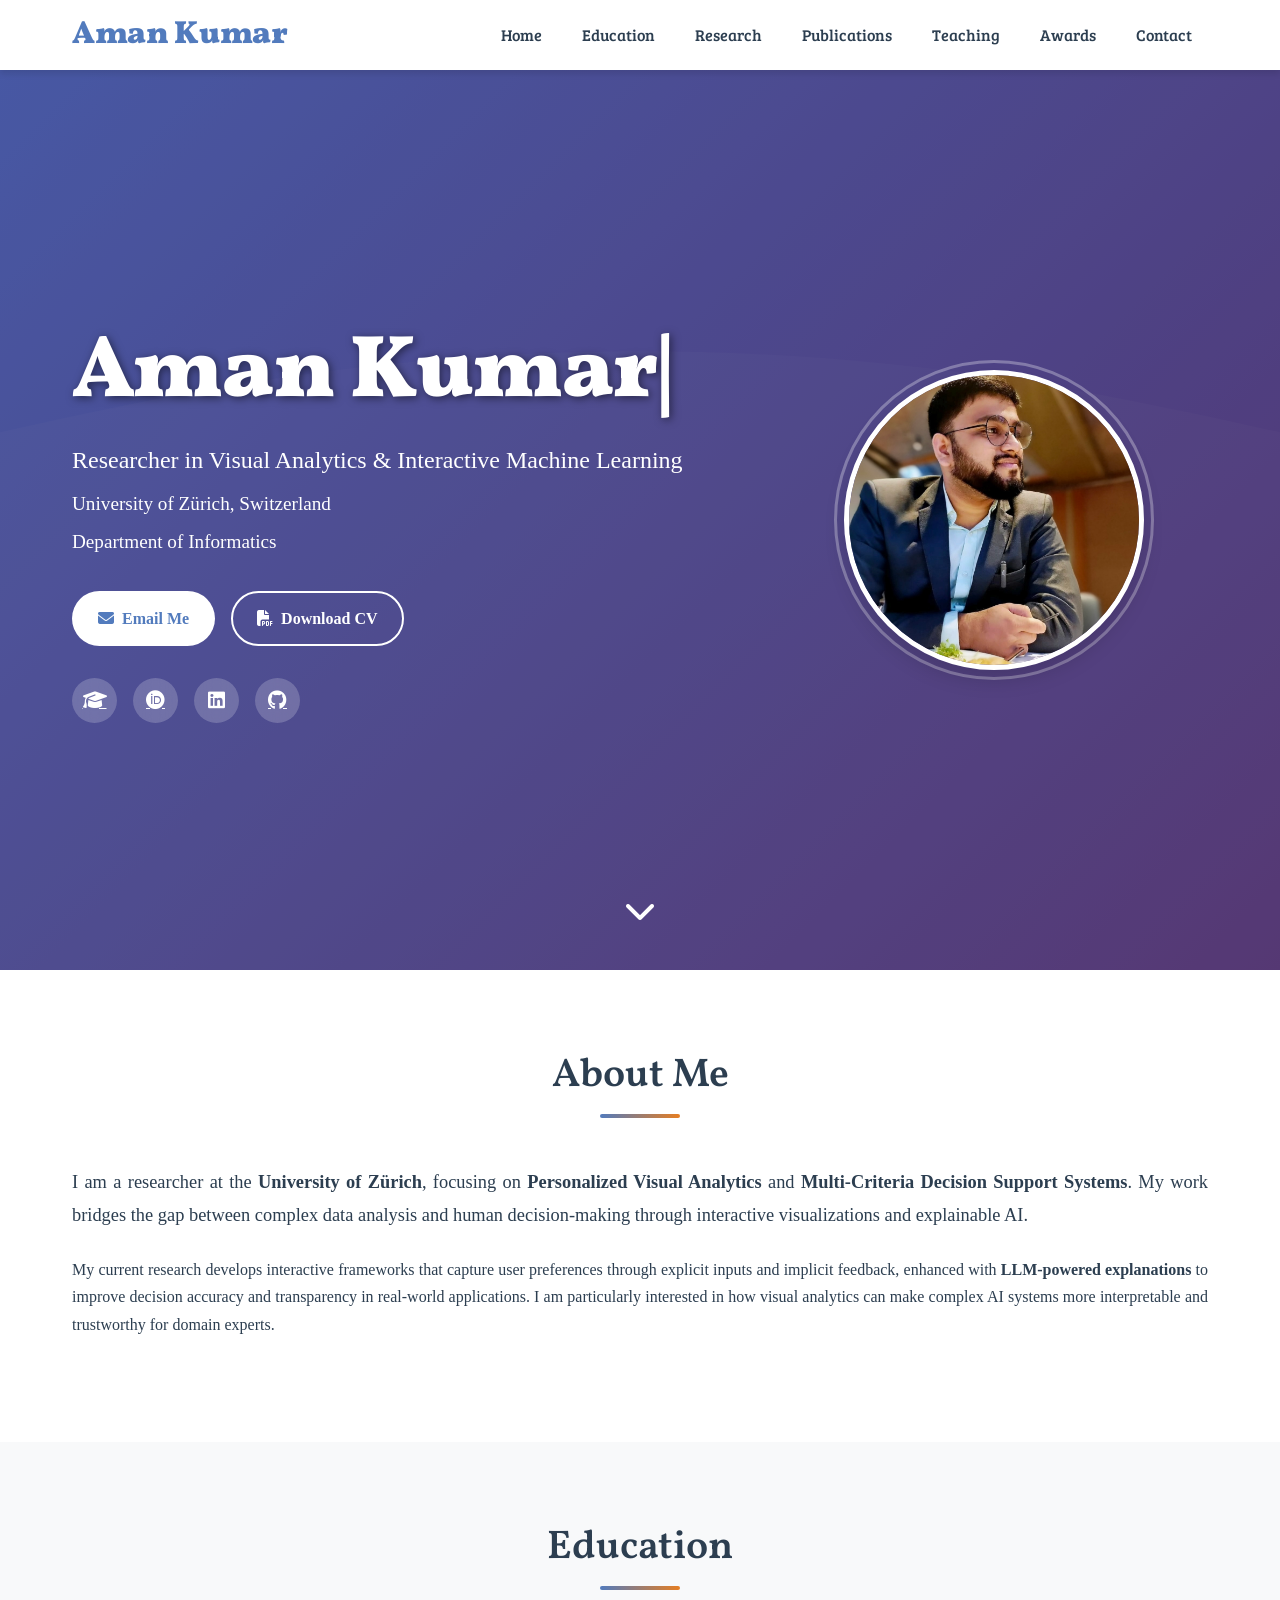
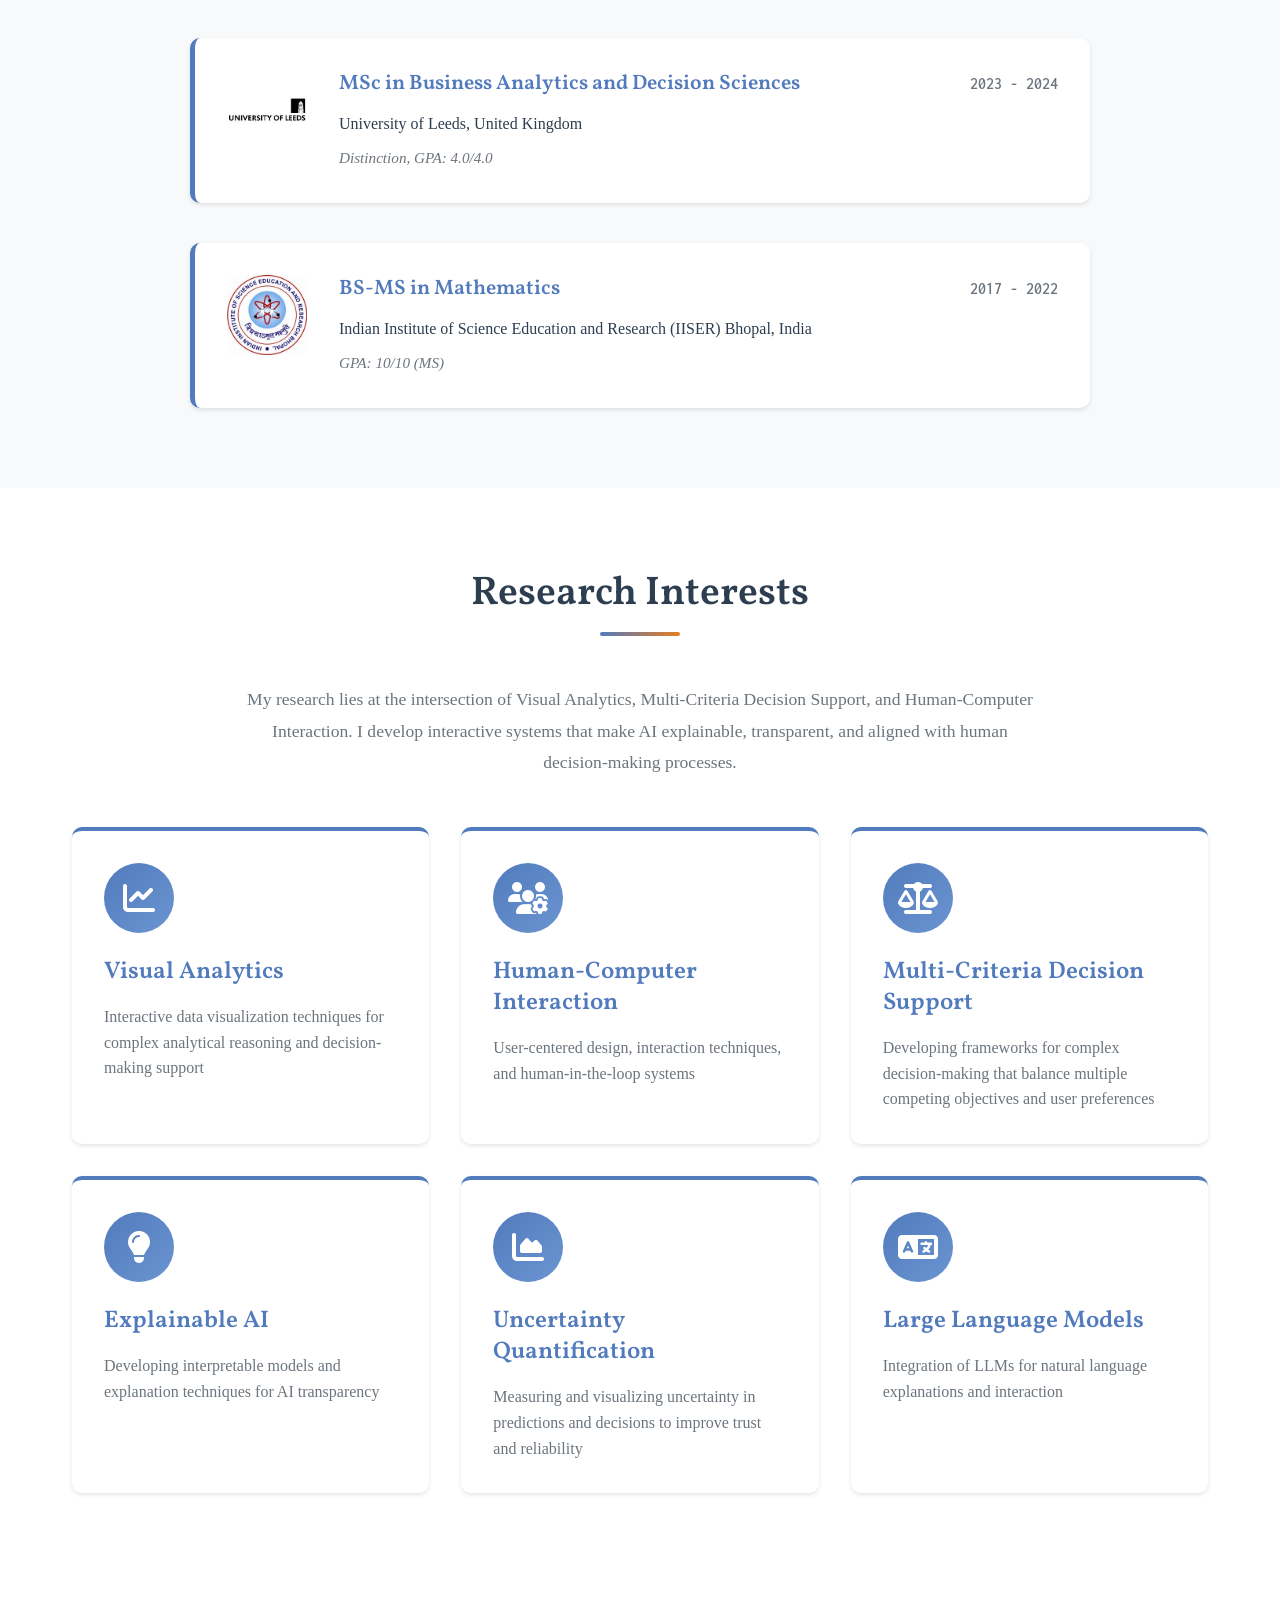
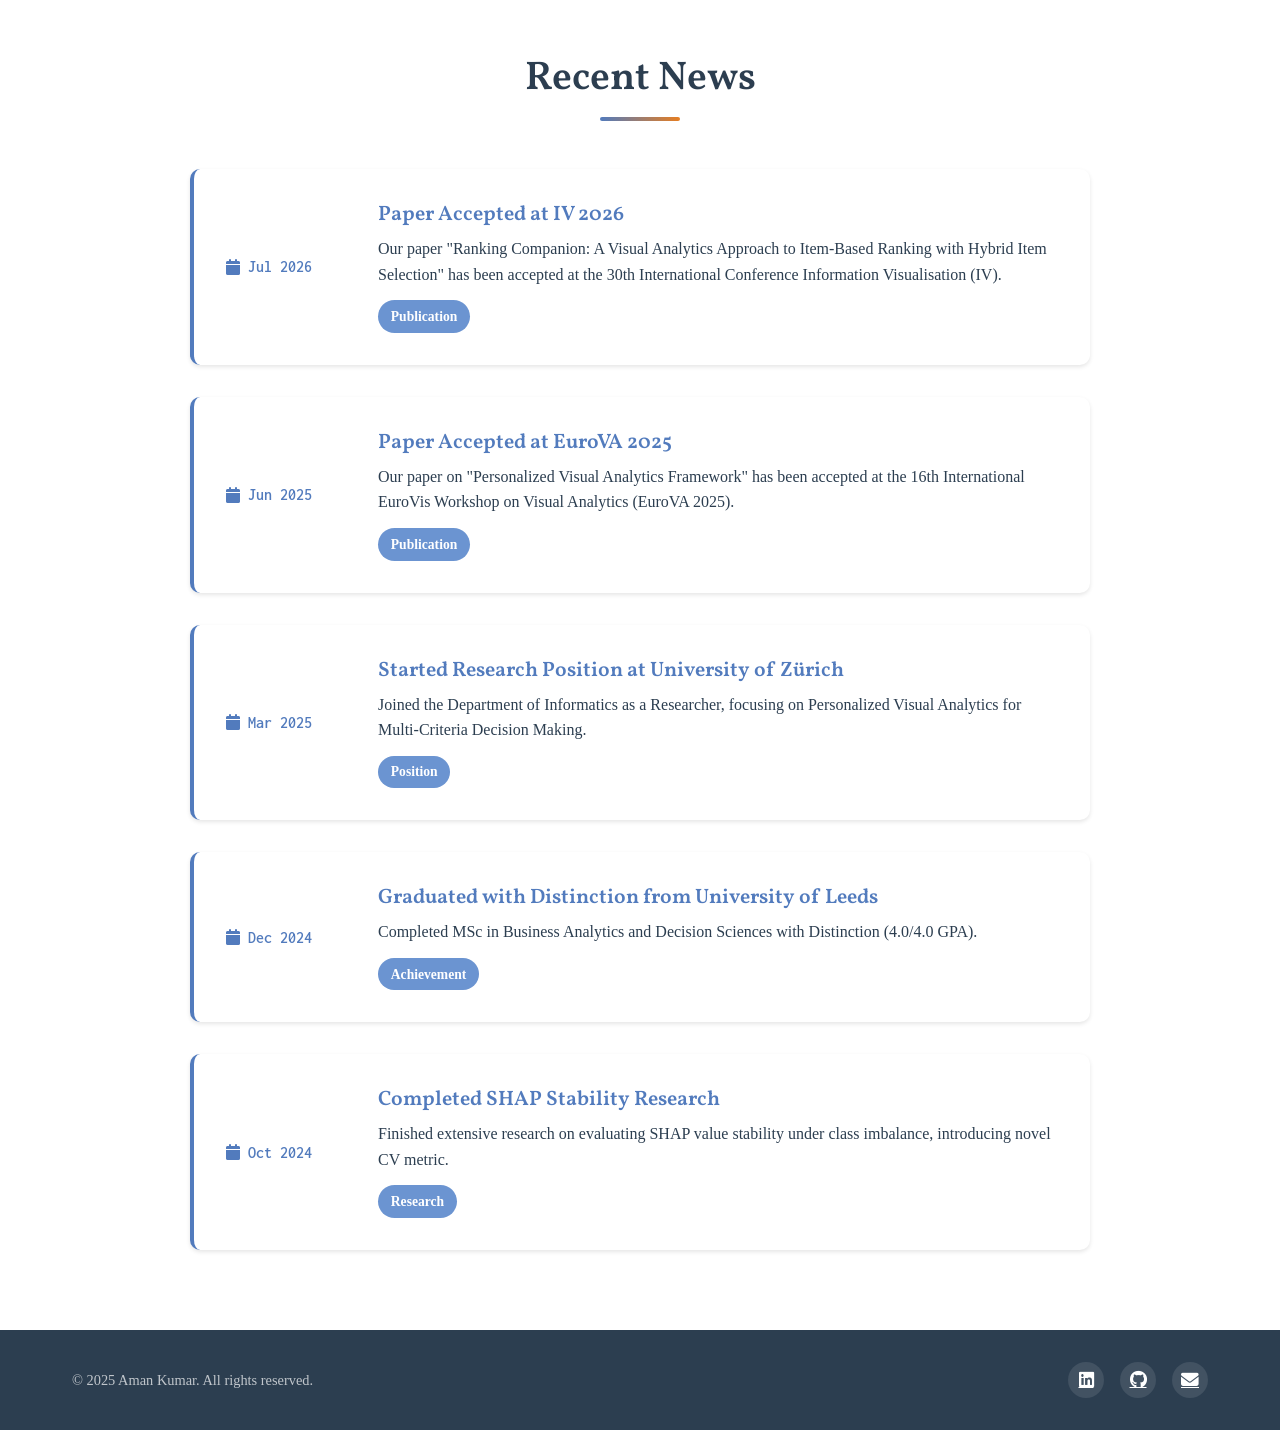
==== commit a6a67298: "Add new IV 2026 publication to publications and news Adds "Ranking Companion: A Visual Analytics App" ====
--- a/index.html
+++ b/index.html
@@ -214,6 +214,16 @@
             <div class="news-timeline">
                 <div class="news-item">
                     <div class="news-date">
+                        <i class="fas fa-calendar"></i> Jul 2026
+                    </div>
+                    <div class="news-content">
+                        <h3>Paper Accepted at IV 2026</h3>
+                        <p>Our paper "Ranking Companion: A Visual Analytics Approach to Item-Based Ranking with Hybrid Item Selection" has been accepted at the 30th International Conference Information Visualisation (IV).</p>
+                        <span class="news-tag">Publication</span>
+                    </div>
+                </div>
+                <div class="news-item">
+                    <div class="news-date">
                         <i class="fas fa-calendar"></i> Jun 2025
                     </div>
                     <div class="news-content">
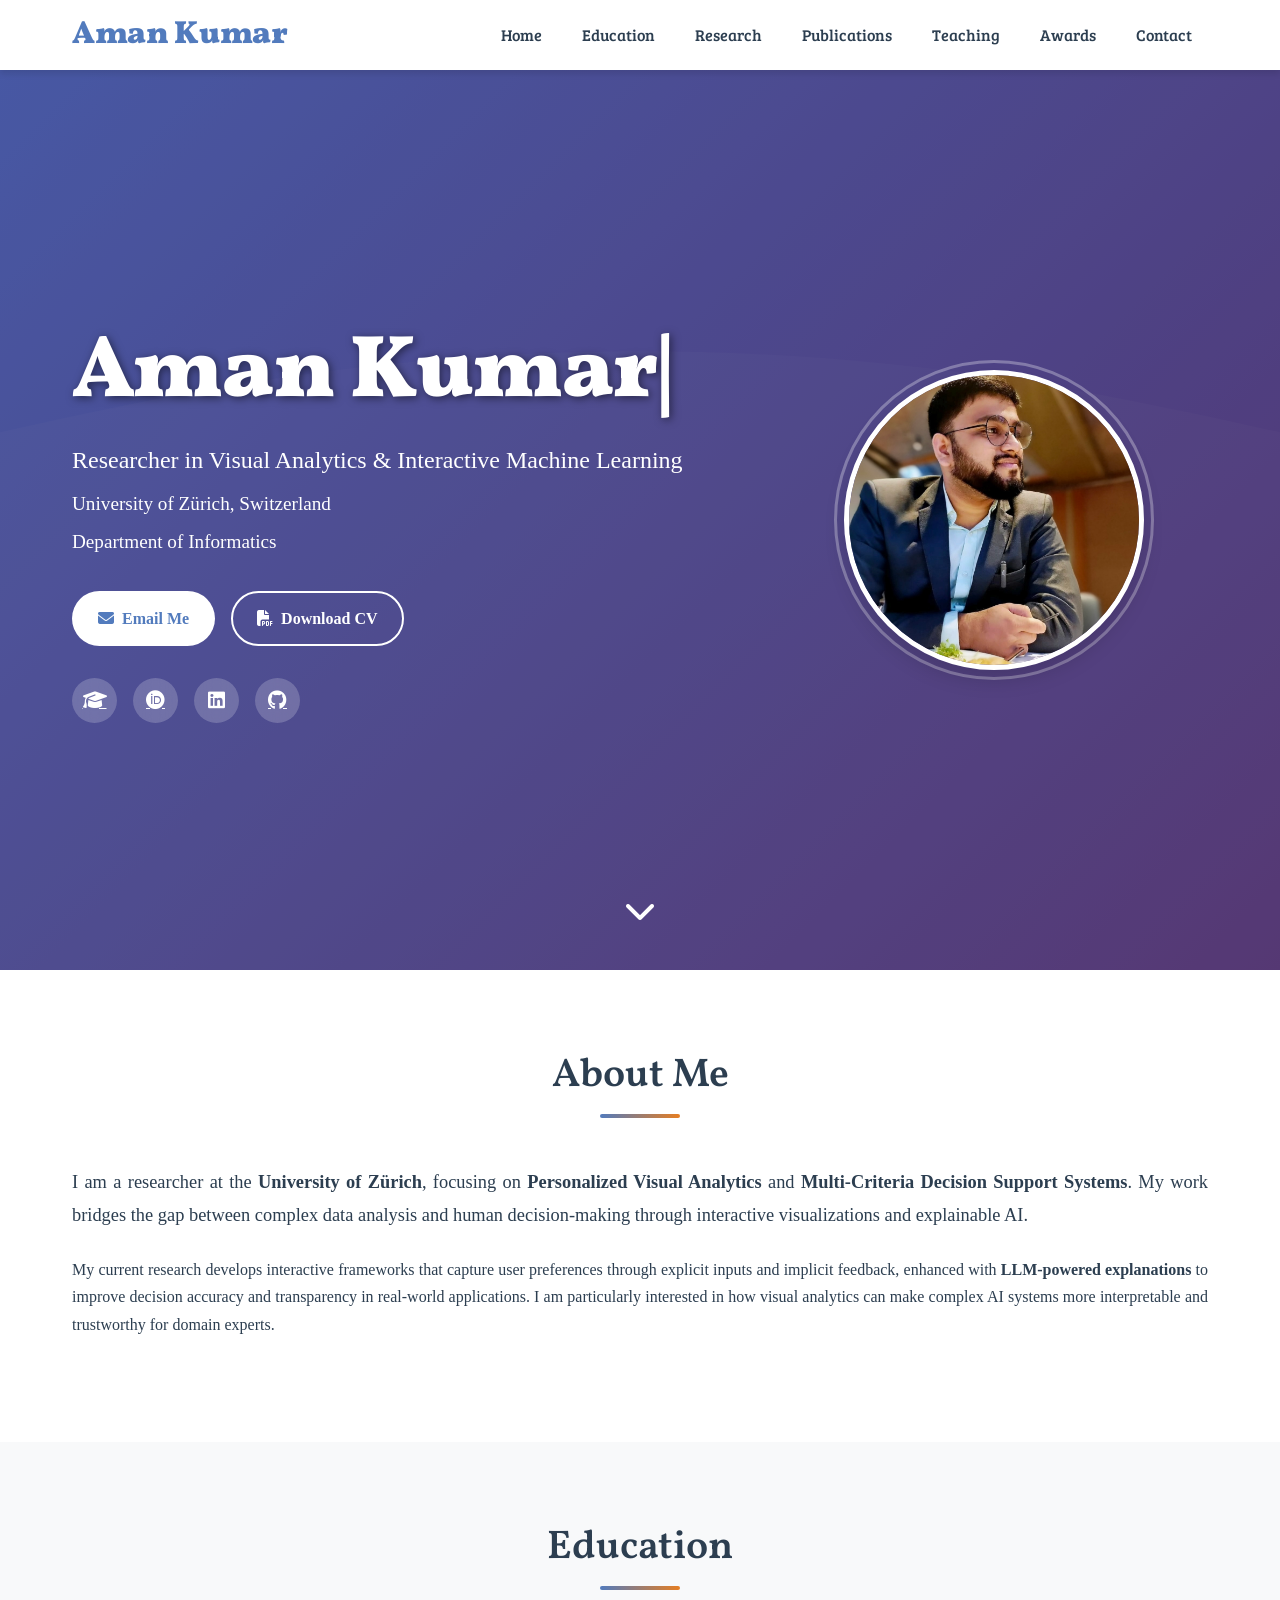
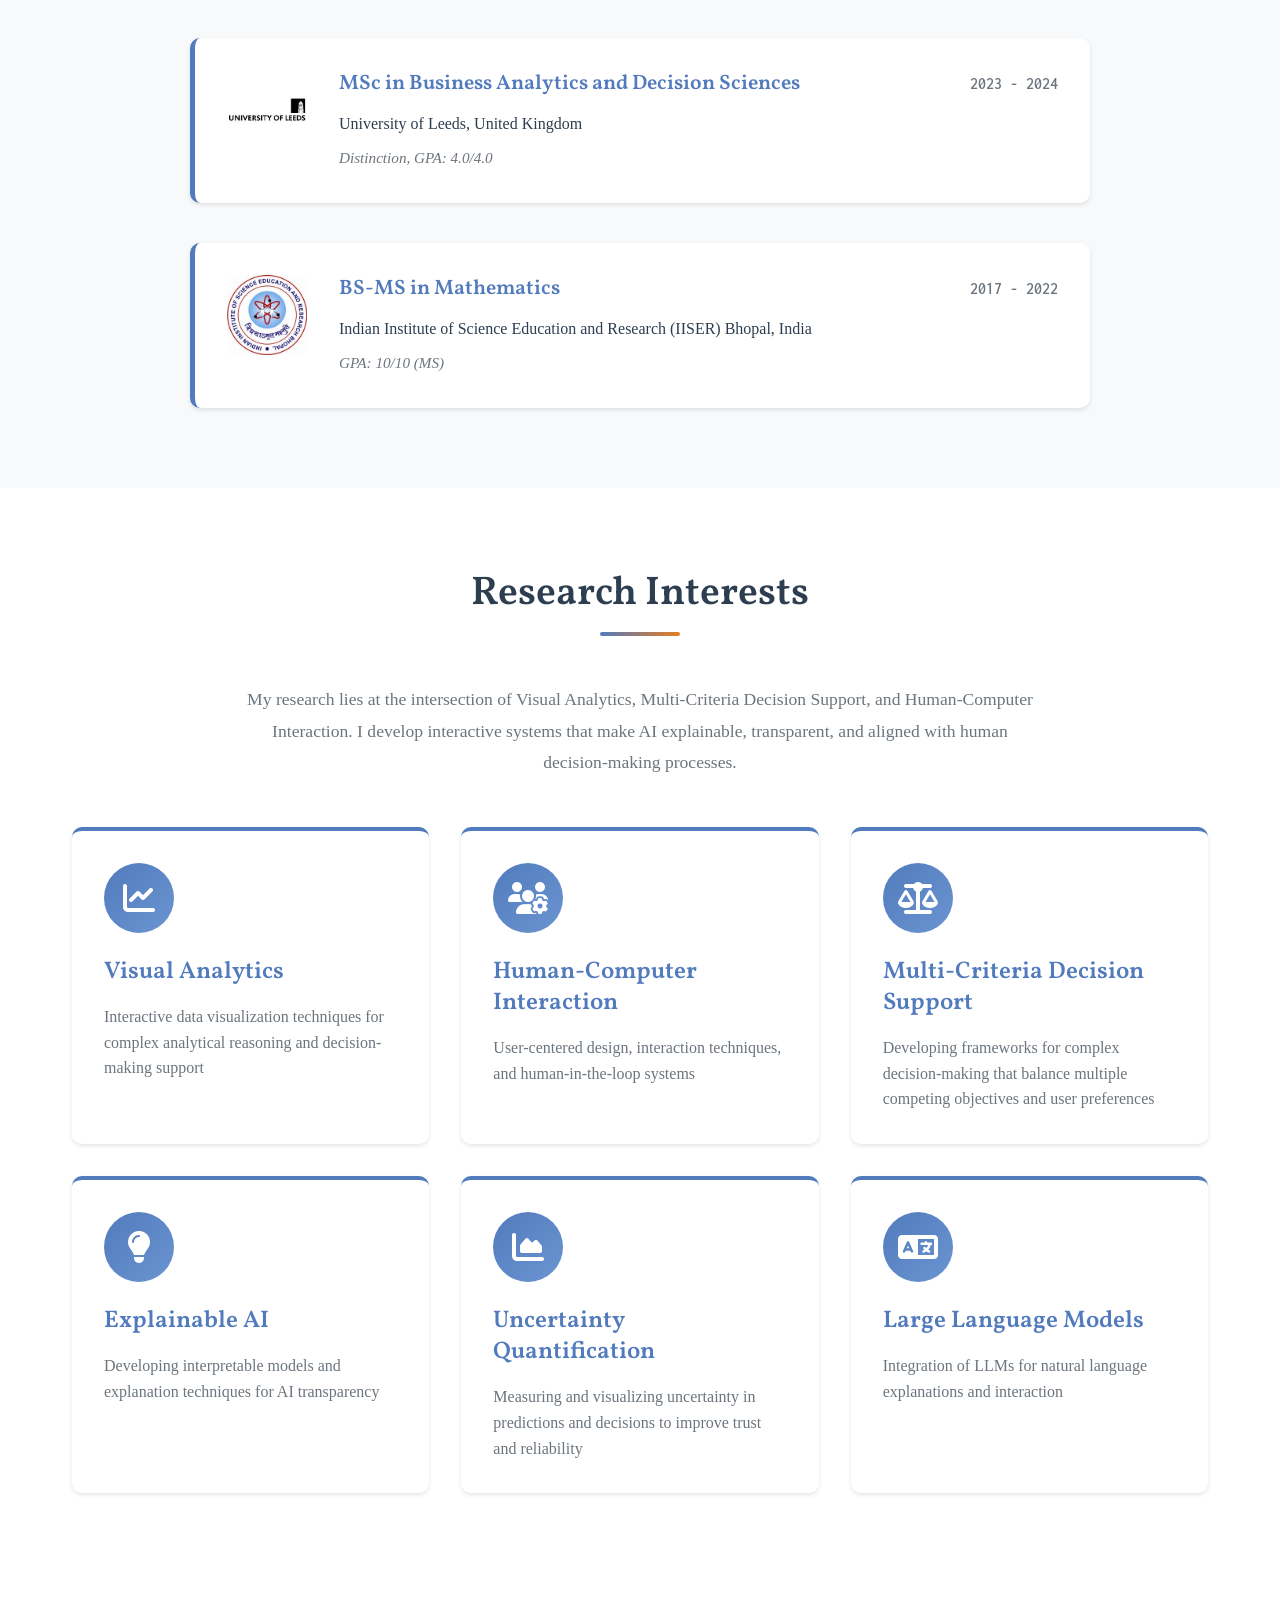
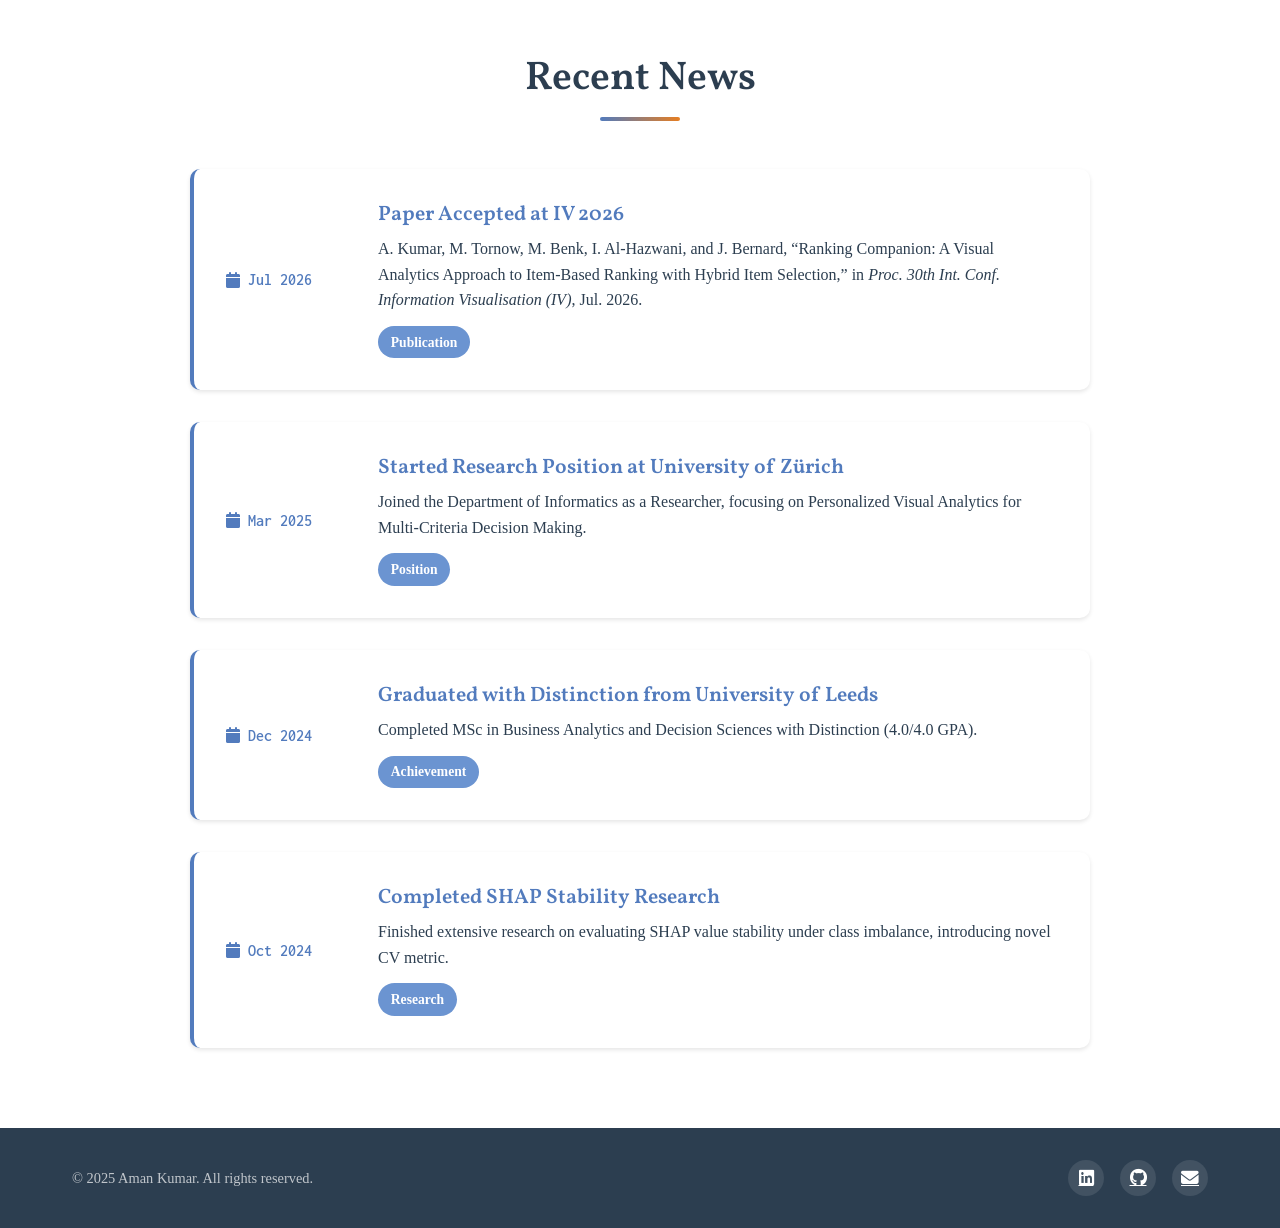
==== commit 6cf865d8: "publication" ====
--- a/index.html
+++ b/index.html
@@ -218,17 +218,7 @@
                     </div>
                     <div class="news-content">
                         <h3>Paper Accepted at IV 2026</h3>
-                        <p>Our paper "Ranking Companion: A Visual Analytics Approach to Item-Based Ranking with Hybrid Item Selection" has been accepted at the 30th International Conference Information Visualisation (IV).</p>
-                        <span class="news-tag">Publication</span>
-                    </div>
-                </div>
-                <div class="news-item">
-                    <div class="news-date">
-                        <i class="fas fa-calendar"></i> Jun 2025
-                    </div>
-                    <div class="news-content">
-                        <h3>Paper Accepted at EuroVA 2025</h3>
-                        <p>Our paper on "Personalized Visual Analytics Framework" has been accepted at the 16th International EuroVis Workshop on Visual Analytics (EuroVA 2025).</p>
+                        <p>A. Kumar, M. Tornow, M. Benk, I. Al-Hazwani, and J. Bernard, &ldquo;Ranking Companion: A Visual Analytics Approach to Item-Based Ranking with Hybrid Item Selection,&rdquo; in <em>Proc. 30th Int. Conf. Information Visualisation (IV)</em>, Jul. 2026.</p>
                         <span class="news-tag">Publication</span>
                     </div>
                 </div>
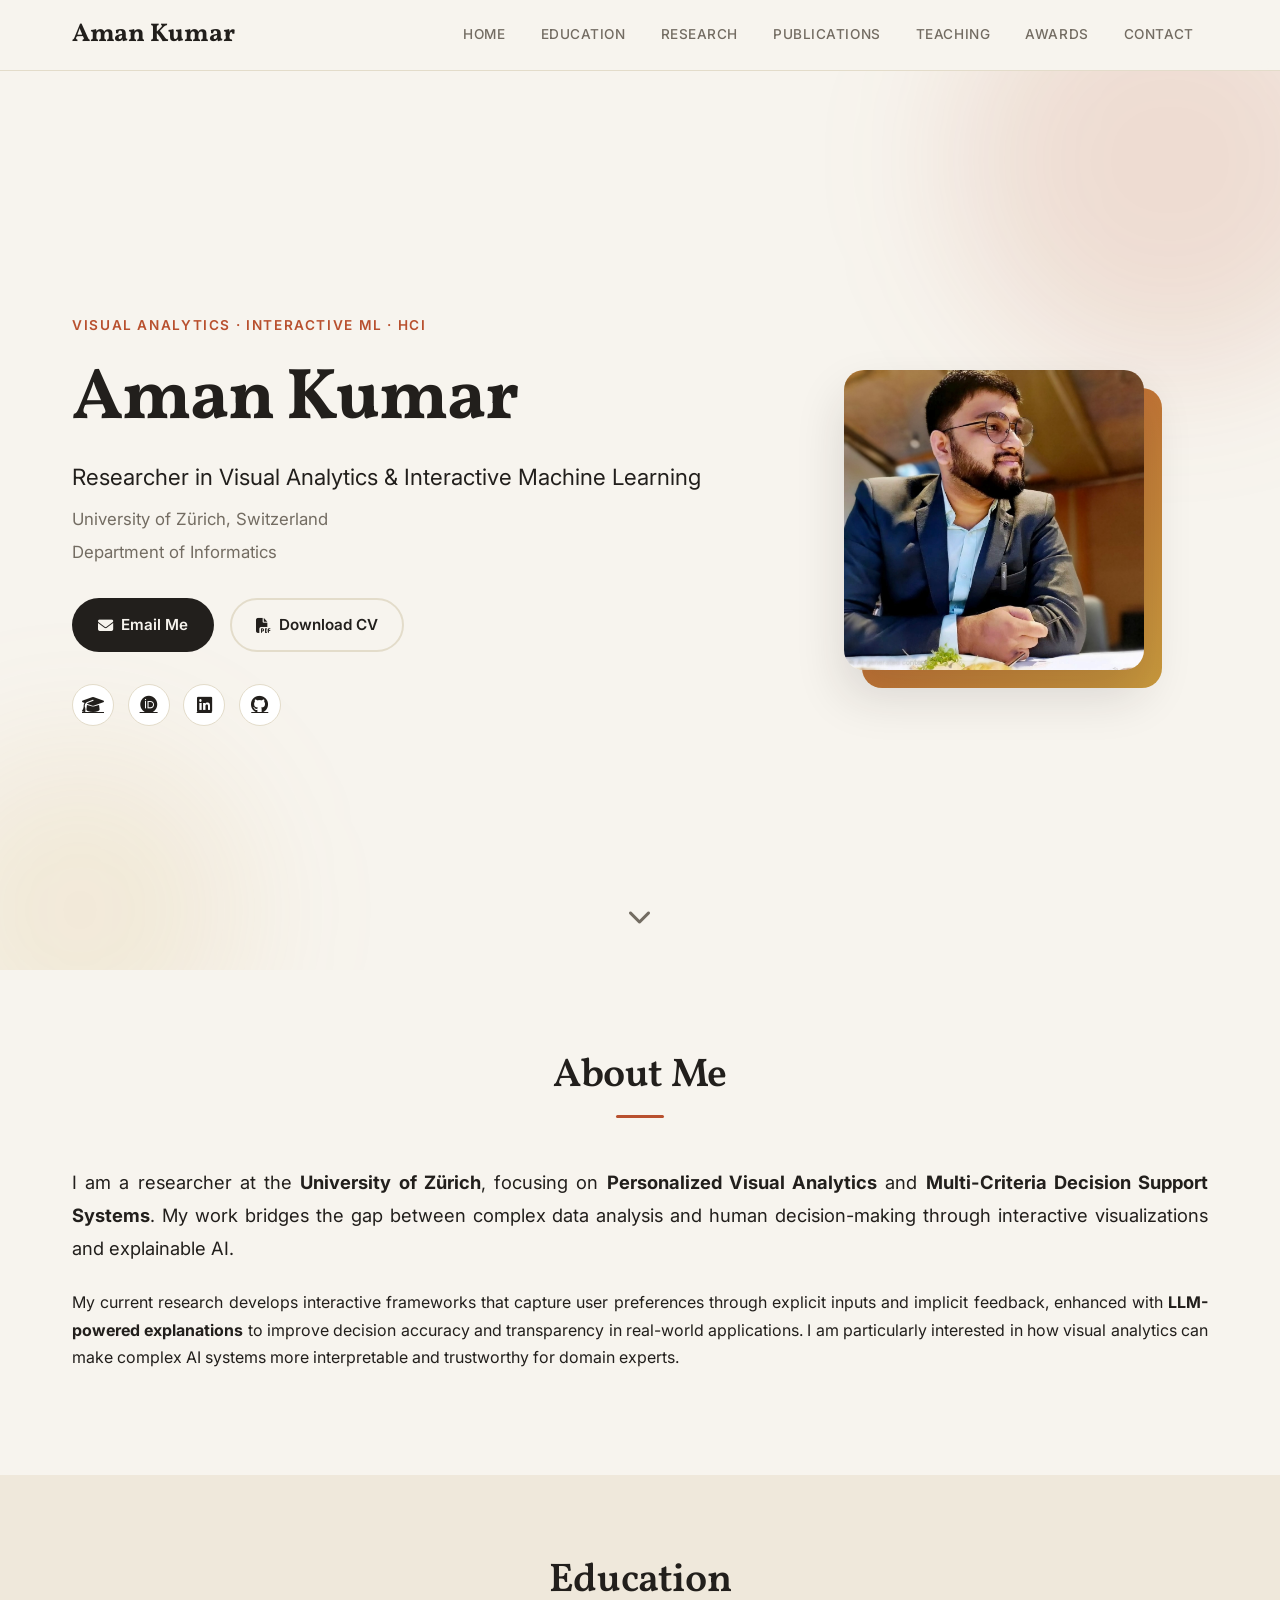
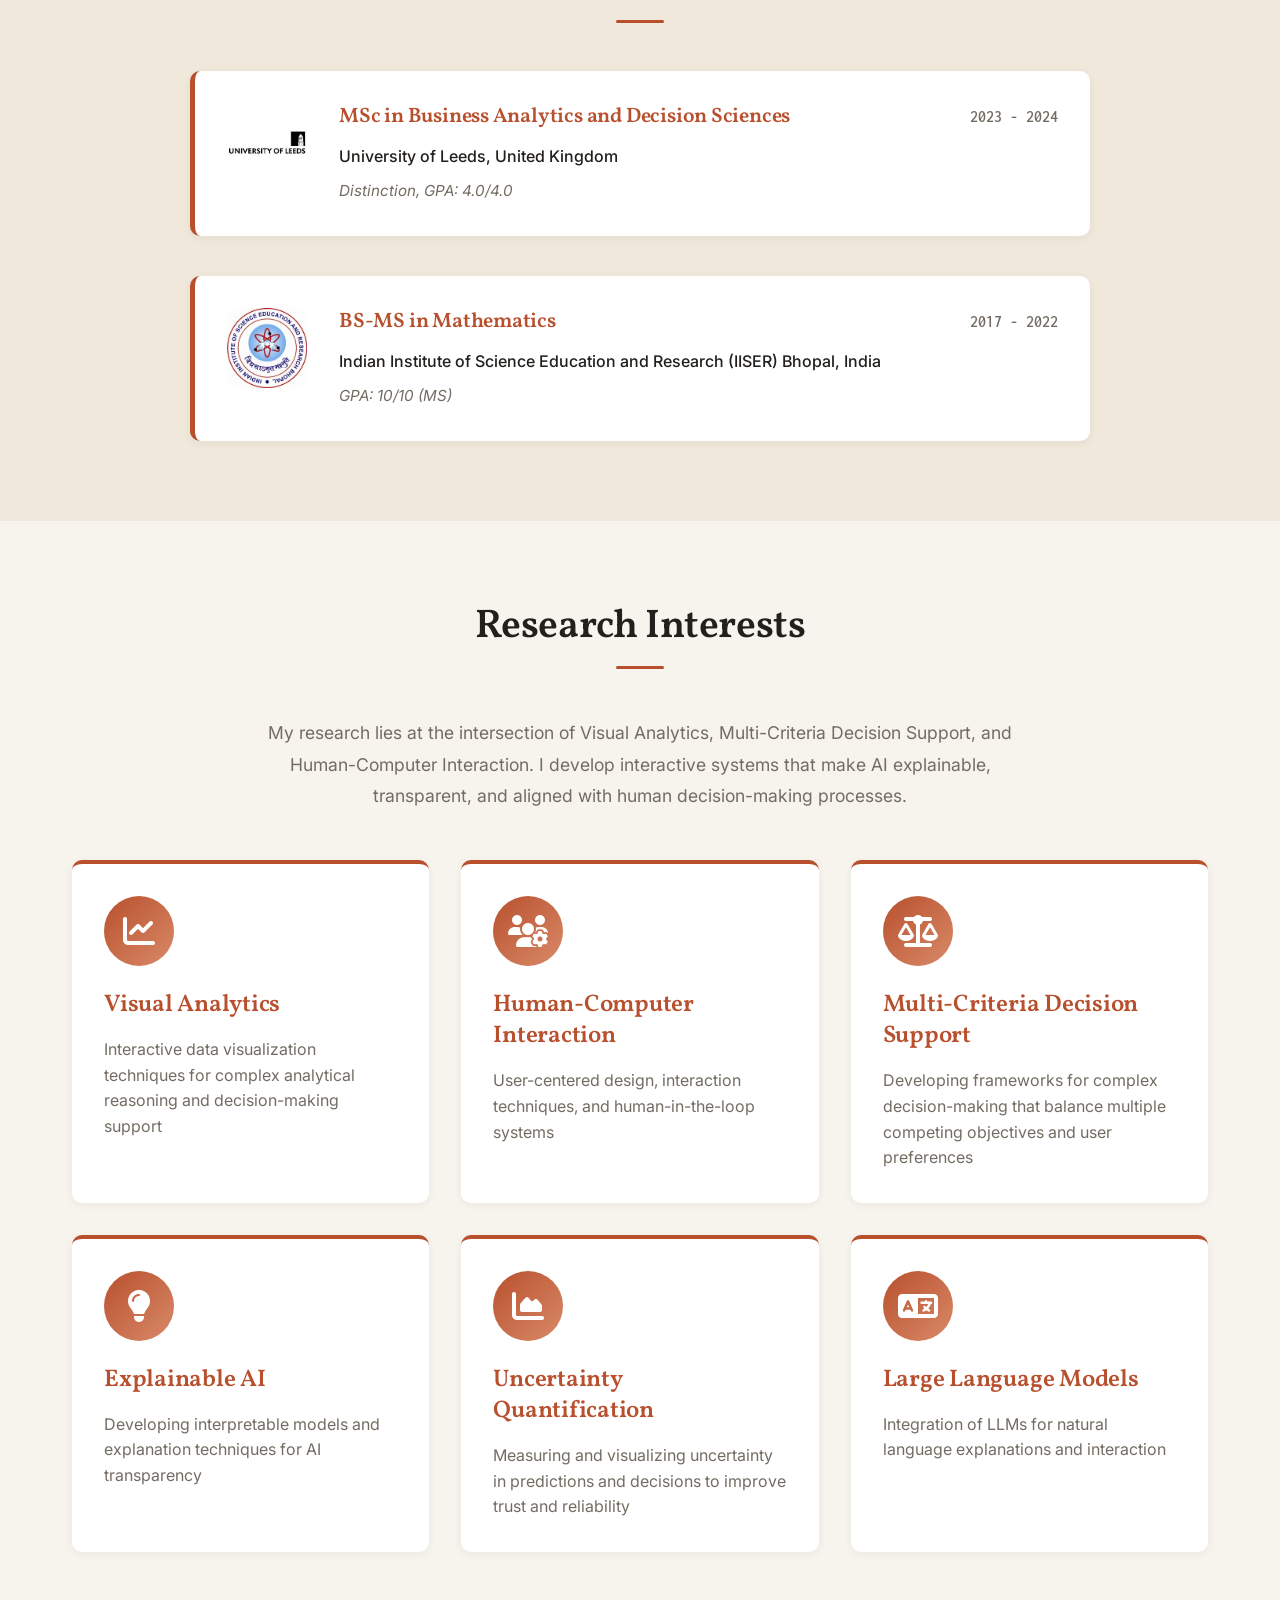
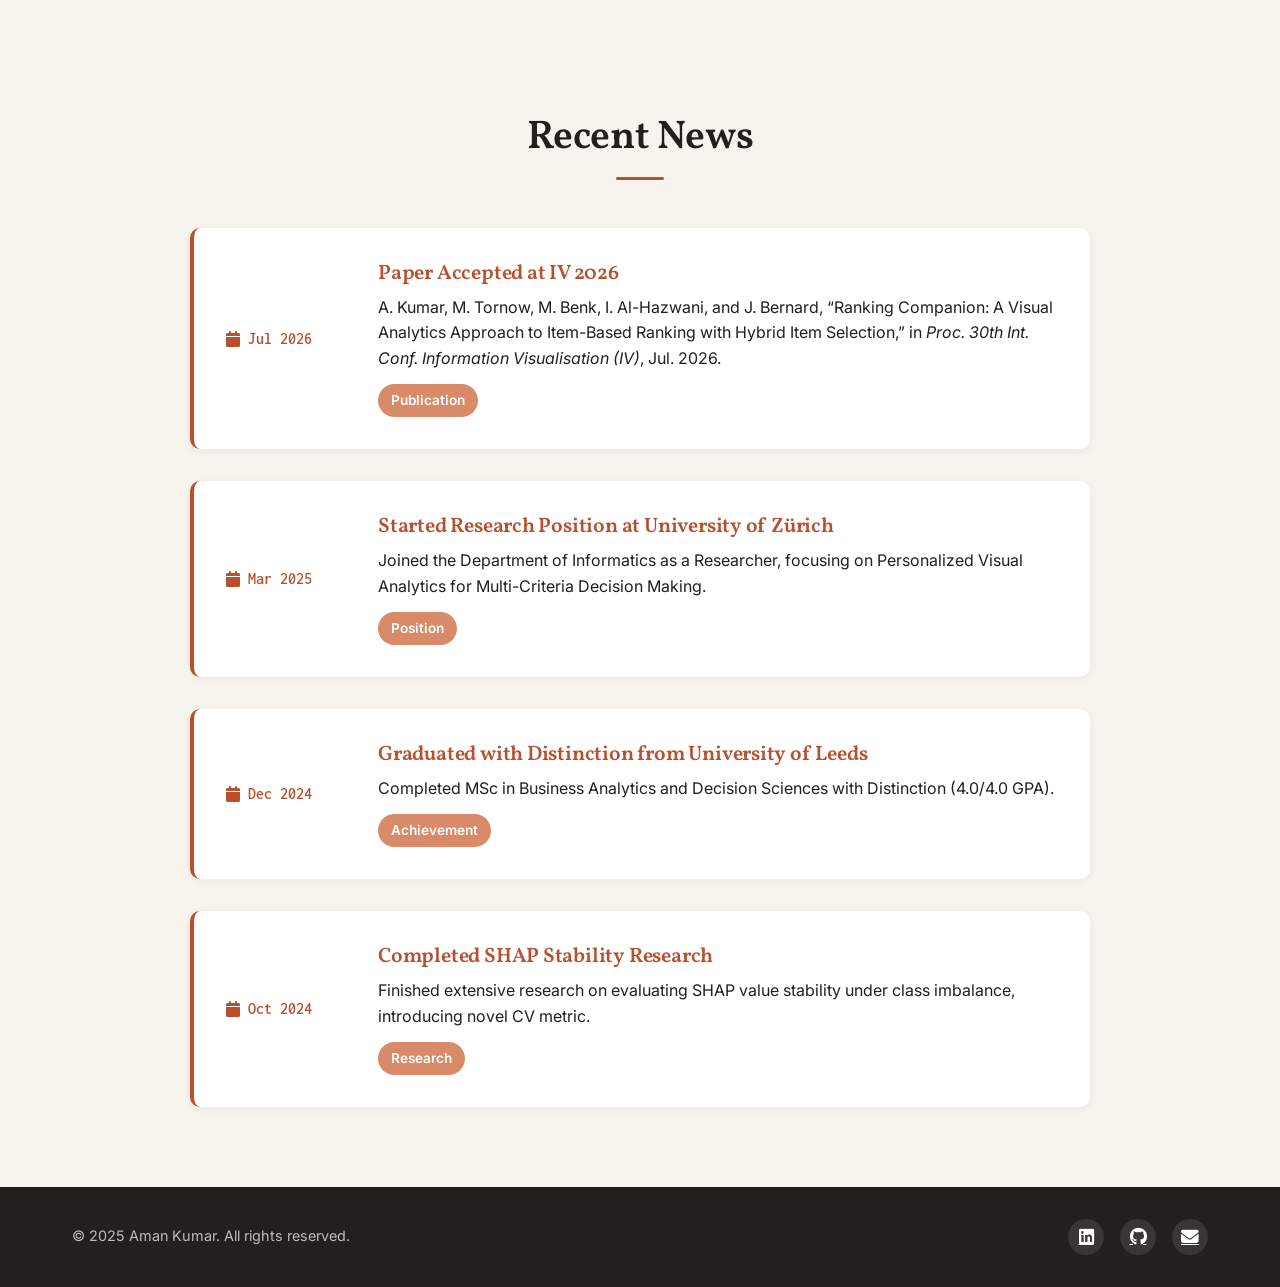
==== commit 917b9d47: "ui update" ====
--- a/index.html
+++ b/index.html
@@ -11,7 +11,7 @@
     <!-- Google Fonts -->
     <link rel="preconnect" href="https://fonts.googleapis.com">
     <link rel="preconnect" href="https://fonts.gstatic.com" crossorigin>
-    <link href="https://fonts.googleapis.com/css2?family=Vollkorn:wght@400;600;700&family=Bree+Serif&family=Inconsolata:wght@400;600&display=swap" rel="stylesheet">
+    <link href="https://fonts.googleapis.com/css2?family=Vollkorn:wght@400;600;700&family=Inter:wght@400;500;600;700&family=Inconsolata:wght@400;600&display=swap" rel="stylesheet">
 
     <!-- Font Awesome -->
     <link rel="stylesheet" href="https://cdnjs.cloudflare.com/ajax/libs/font-awesome/6.4.0/css/all.min.css">
@@ -45,11 +45,11 @@
 
     <!-- Hero Section (HOME) -->
     <section id="home" class="hero">
-        <div class="hero-overlay"></div>
         <div class="hero-content">
             <div class="container">
                 <div class="hero-grid">
                     <div class="hero-text">
+                        <p class="hero-kicker fade-in">Visual Analytics · Interactive ML · HCI</p>
                         <h1 class="hero-title fade-in">Aman Kumar</h1>
                         <p class="hero-subtitle slide-up">Researcher in Visual Analytics & Interactive Machine Learning</p>
                         <p class="hero-affiliation slide-up">University of Zürich, Switzerland</p>
--- a/styles.css
+++ b/styles.css
@@ -1,19 +1,20 @@
-/* Modern Academic Website - Inspired by ctanujit.org */
+/* Academic Website - Aman Kumar */
 
 /* CSS Variables */
 :root {
-    --primary-blue: #527bbd;
-    --dark-blue: #3a5a99;
-    --light-blue: #6b94d1;
-    --accent-orange: #e67e22;
-    --text-dark: #2c3e50;
-    --text-light: #6c757d;
-    --bg-light: #f8f9fa;
-    --bg-white: #ffffff;
-    --border-color: #dee2e6;
-    --shadow-sm: 0 2px 4px rgba(0,0,0,0.1);
-    --shadow-md: 0 4px 6px rgba(0,0,0,0.1);
-    --shadow-lg: 0 10px 20px rgba(0,0,0,0.15);
+    --accent: #b8502e;
+    --accent-dark: #8f3c22;
+    --accent-light: #d98a68;
+    --gold: #c99a3d;
+    --ink: #221f1c;
+    --muted: #736c62;
+    --paper: #f7f4ee;
+    --paper-alt: #efe8db;
+    --white: #ffffff;
+    --line: #e3dcca;
+    --shadow-sm: 0 2px 8px rgba(34,31,28,0.06);
+    --shadow-md: 0 10px 30px rgba(34,31,28,0.08);
+    --shadow-lg: 0 25px 50px rgba(34,31,28,0.14);
     --transition-fast: 0.2s ease;
     --transition-normal: 0.3s ease;
     --transition-slow: 0.5s ease;
@@ -33,10 +34,10 @@
 }
 
 body {
-    font-family: Georgia, 'Times New Roman', serif;
+    font-family: 'Inter', -apple-system, BlinkMacSystemFont, 'Segoe UI', Helvetica, Arial, sans-serif;
     line-height: 1.7;
-    color: var(--text-dark);
-    background-color: var(--bg-white);
+    color: var(--ink);
+    background-color: var(--paper);
     overflow-x: hidden;
 }
 
@@ -45,7 +46,8 @@
     font-family: 'Vollkorn', Georgia, serif;
     font-weight: 600;
     line-height: 1.3;
-    color: var(--text-dark);
+    letter-spacing: -0.01em;
+    color: var(--ink);
 }
 
 h1 { font-size: 2.5rem; }
@@ -56,7 +58,7 @@
 .lead {
     font-size: 1.15rem;
     line-height: 1.8;
-    color: var(--text-dark);
+    color: var(--ink);
 }
 
 /* Container */
@@ -72,14 +74,16 @@
     top: 0;
     left: 0;
     right: 0;
-    background-color: var(--bg-white);
-    box-shadow: var(--shadow-md);
+    background-color: rgba(247, 244, 238, 0.85);
+    backdrop-filter: blur(12px);
+    -webkit-backdrop-filter: blur(12px);
+    border-bottom: 1px solid var(--line);
     z-index: 1000;
     transition: var(--transition-normal);
 }
 
 .navbar.scrolled {
-    box-shadow: var(--shadow-lg);
+    box-shadow: var(--shadow-sm);
 }
 
 .nav-container {
@@ -94,22 +98,22 @@
 
 .nav-brand a {
     font-family: 'Vollkorn', Georgia, serif;
-    font-size: 2rem;
-    font-weight: 900;
-    color: var(--primary-blue);
+    font-size: 1.6rem;
+    font-weight: 700;
+    color: var(--ink);
     text-decoration: none;
     transition: var(--transition-fast);
     letter-spacing: -0.01em;
 }
 
 .nav-brand a:hover {
-    color: var(--dark-blue);
+    color: var(--accent);
 }
 
 .nav-menu {
     display: flex;
     list-style: none;
-    gap: 0.5rem;
+    gap: 0.4rem;
     align-items: center;
 }
 
@@ -118,22 +122,42 @@
 }
 
 .nav-link {
-    font-family: 'Bree Serif', Georgia, serif;
-    font-size: 1rem;
-    color: var(--text-dark);
+    font-family: 'Inter', sans-serif;
+    font-size: 0.85rem;
+    font-weight: 500;
+    text-transform: uppercase;
+    letter-spacing: 0.04em;
+    color: var(--muted);
     text-decoration: none;
-    padding: 0.5rem 1rem;
-    border-radius: 4px;
+    padding: 0.5rem 0.9rem;
     transition: var(--transition-fast);
     display: flex;
     align-items: center;
     gap: 0.3rem;
+    position: relative;
+}
+
+.nav-link::after {
+    content: '';
+    position: absolute;
+    left: 0.9rem;
+    right: 0.9rem;
+    bottom: 0.15rem;
+    height: 2px;
+    background-color: var(--accent);
+    transform: scaleX(0);
+    transform-origin: left;
+    transition: transform var(--transition-fast);
 }
 
 .nav-link:hover,
 .nav-link.active {
-    background-color: var(--primary-blue);
-    color: var(--bg-white);
+    color: var(--ink);
+}
+
+.nav-link:hover::after,
+.nav-link.active::after {
+    transform: scaleX(1);
 }
 
 .nav-link i {
@@ -149,9 +173,10 @@
     position: absolute;
     top: 100%;
     left: 0;
-    background-color: var(--bg-white);
+    background-color: var(--white);
     box-shadow: var(--shadow-lg);
-    border-radius: 4px;
+    border: 1px solid var(--line);
+    border-radius: 10px;
     list-style: none;
     min-width: 200px;
     opacity: 0;
@@ -159,6 +184,7 @@
     transform: translateY(-10px);
     transition: all var(--transition-normal);
     margin-top: 0.5rem;
+    overflow: hidden;
 }
 
 .nav-dropdown:hover .dropdown-menu {
@@ -168,7 +194,7 @@
 }
 
 .dropdown-menu li {
-    border-bottom: 1px solid var(--border-color);
+    border-bottom: 1px solid var(--line);
 }
 
 .dropdown-menu li:last-child {
@@ -178,16 +204,16 @@
 .dropdown-menu a {
     display: block;
     padding: 0.75rem 1rem;
-    color: var(--text-dark);
+    color: var(--ink);
     text-decoration: none;
     transition: var(--transition-fast);
-    font-family: Georgia, serif;
-    font-size: 0.95rem;
+    font-family: 'Inter', sans-serif;
+    font-size: 0.9rem;
 }
 
 .dropdown-menu a:hover {
-    background-color: var(--bg-light);
-    color: var(--primary-blue);
+    background-color: var(--paper-alt);
+    color: var(--accent);
 }
 
 /* Mobile Menu Toggle */
@@ -201,7 +227,7 @@
 .nav-toggle span {
     width: 25px;
     height: 3px;
-    background-color: var(--text-dark);
+    background-color: var(--ink);
     border-radius: 2px;
     transition: var(--transition-normal);
 }
@@ -213,33 +239,36 @@
     display: flex;
     align-items: center;
     justify-content: center;
-    background: linear-gradient(135deg, #667eea 0%, #764ba2 100%);
-    color: var(--bg-white);
+    background: var(--paper);
+    color: var(--ink);
     margin-top: 70px;
     padding: 4rem 0;
     overflow: hidden;
 }
 
-.hero::before {
+.hero::before,
+.hero::after {
     content: '';
     position: absolute;
-    top: 0;
-    left: 0;
-    right: 0;
-    bottom: 0;
-    background: url('data:image/svg+xml,<svg xmlns="http://www.w3.org/2000/svg" viewBox="0 0 1440 320"><path fill="rgba(255,255,255,0.1)" d="M0,96L48,112C96,128,192,160,288,160C384,160,480,128,576,112C672,96,768,96,864,112C960,128,1056,160,1152,160C1248,160,1344,128,1392,112L1440,96L1440,320L1392,320C1344,320,1248,320,1152,320C1056,320,960,320,864,320C768,320,672,320,576,320C480,320,384,320,288,320C192,320,96,320,48,320L0,320Z"></path></svg>');
-    background-size: cover;
-    background-position: bottom;
-    opacity: 0.3;
-}
-
-.hero-overlay {
-    position: absolute;
-    top: 0;
-    left: 0;
-    right: 0;
-    bottom: 0;
-    background: rgba(0, 0, 0, 0.3);
+    border-radius: 50%;
+    filter: blur(70px);
+    z-index: 0;
+}
+
+.hero::before {
+    width: 420px;
+    height: 420px;
+    top: -120px;
+    right: -100px;
+    background: rgba(184, 80, 46, 0.14);
+}
+
+.hero::after {
+    width: 320px;
+    height: 320px;
+    bottom: -100px;
+    left: -80px;
+    background: rgba(201, 154, 61, 0.12);
 }
 
 .hero-content {
@@ -255,41 +284,36 @@
     align-items: center;
 }
 
+.hero-kicker {
+    font-family: 'Inter', sans-serif;
+    font-size: 0.85rem;
+    font-weight: 600;
+    text-transform: uppercase;
+    letter-spacing: 0.12em;
+    color: var(--accent);
+    margin-bottom: 1rem;
+}
+
 .hero-title {
-    font-size: 5.5rem;
-    margin-bottom: 0.5rem;
-    font-weight: 900;
+    font-size: 4.5rem;
+    margin-bottom: 0.75rem;
+    font-weight: 700;
     letter-spacing: -0.02em;
-    text-shadow: 2px 2px 8px rgba(0, 0, 0, 0.5);
-    color: #ffffff;
-}
-
-/* Typing effect */
-.hero-title::after {
-    content: '|';
-    color: #ffffff;
-    animation: blink 0.7s infinite;
-}
-
-@keyframes blink {
-    0%, 100% {
-        opacity: 1;
-    }
-    50% {
-        opacity: 0;
-    }
+    color: var(--ink);
 }
 
 .hero-subtitle {
-    font-size: 1.5rem;
+    font-size: 1.4rem;
     margin-bottom: 0.5rem;
     font-weight: 400;
+    color: var(--ink);
 }
 
 .hero-affiliation,
 .hero-department {
-    font-size: 1.2rem;
-    opacity: 0.9;
+    font-family: 'Inter', sans-serif;
+    font-size: 1.05rem;
+    color: var(--muted);
     margin-bottom: 0.3rem;
 }
 
@@ -308,36 +332,38 @@
     border-radius: 50px;
     text-decoration: none;
     font-weight: 600;
+    font-family: 'Inter', sans-serif;
     transition: all var(--transition-normal);
     border: 2px solid transparent;
     cursor: pointer;
-    font-size: 1rem;
+    font-size: 0.95rem;
 }
 
 .btn-primary {
-    background-color: var(--bg-white);
-    color: var(--primary-blue);
+    background-color: var(--ink);
+    color: var(--paper);
 }
 
 .btn-primary:hover {
-    background-color: transparent;
-    color: var(--bg-white);
-    border-color: var(--bg-white);
+    background-color: var(--accent);
+    border-color: var(--accent);
+    color: var(--white);
     transform: translateY(-2px);
-    box-shadow: var(--shadow-lg);
+    box-shadow: var(--shadow-md);
 }
 
 .btn-secondary {
     background-color: transparent;
-    color: var(--bg-white);
-    border-color: var(--bg-white);
+    color: var(--ink);
+    border-color: var(--line);
 }
 
 .btn-secondary:hover {
-    background-color: var(--bg-white);
-    color: var(--primary-blue);
+    background-color: var(--ink);
+    color: var(--paper);
+    border-color: var(--ink);
     transform: translateY(-2px);
-    box-shadow: var(--shadow-lg);
+    box-shadow: var(--shadow-md);
 }
 
 .btn-lg {
@@ -348,26 +374,27 @@
 .social-links-hero {
     margin-top: 2rem;
     display: flex;
-    gap: 1rem;
+    gap: 0.85rem;
 }
 
 .social-links-hero a {
-    width: 45px;
-    height: 45px;
+    width: 42px;
+    height: 42px;
     border-radius: 50%;
-    background-color: rgba(255, 255, 255, 0.2);
+    background-color: var(--white);
+    border: 1px solid var(--line);
     display: flex;
     align-items: center;
     justify-content: center;
-    color: var(--bg-white);
-    font-size: 1.2rem;
+    color: var(--ink);
+    font-size: 1.1rem;
     transition: var(--transition-normal);
-    backdrop-filter: blur(10px);
 }
 
 .social-links-hero a:hover {
-    background-color: var(--bg-white);
-    color: var(--primary-blue);
+    background-color: var(--accent);
+    border-color: var(--accent);
+    color: var(--white);
     transform: translateY(-3px);
 }
 
@@ -387,9 +414,8 @@
 .profile-photo {
     width: 100%;
     height: 100%;
-    border-radius: 50%;
+    border-radius: 20px;
     object-fit: cover;
-    border: 5px solid var(--bg-white);
     box-shadow: var(--shadow-lg);
     position: relative;
     z-index: 2;
@@ -397,24 +423,13 @@
 
 .photo-border {
     position: absolute;
-    top: -10px;
-    left: -10px;
-    right: -10px;
-    bottom: -10px;
-    border-radius: 50%;
-    border: 3px solid rgba(255, 255, 255, 0.3);
-    animation: pulse 3s ease-in-out infinite;
-}
-
-@keyframes pulse {
-    0%, 100% {
-        transform: scale(1);
-        opacity: 0.5;
-    }
-    50% {
-        transform: scale(1.05);
-        opacity: 1;
-    }
+    top: 18px;
+    left: 18px;
+    width: 100%;
+    height: 100%;
+    border-radius: 20px;
+    background: linear-gradient(135deg, var(--accent), var(--gold));
+    z-index: 1;
 }
 
 /* Scroll Indicator */
@@ -427,8 +442,8 @@
 }
 
 .scroll-indicator a {
-    color: var(--bg-white);
-    font-size: 2rem;
+    color: var(--muted);
+    font-size: 1.5rem;
     animation: bounce 2s infinite;
 }
 
@@ -446,8 +461,8 @@
 
 /* Page Header (for non-home pages) */
 .page-header {
-    background: linear-gradient(135deg, var(--primary-blue), var(--light-blue));
-    color: var(--bg-white);
+    background: linear-gradient(135deg, var(--accent), var(--accent-light));
+    color: var(--white);
     padding: 6rem 0 4rem;
     margin-top: 70px;
     text-align: center;
@@ -457,7 +472,7 @@
     font-size: 3rem;
     margin-bottom: 1rem;
     font-weight: 700;
-    color: var(--bg-white);
+    color: var(--white);
 }
 
 .page-subtitle {
@@ -473,7 +488,7 @@
 }
 
 .section.bg-light {
-    background-color: var(--bg-light);
+    background-color: var(--paper-alt);
 }
 
 .section-intro {
@@ -481,7 +496,7 @@
     max-width: 800px;
     margin: 0 auto 3rem;
     font-size: 1.1rem;
-    color: var(--text-light);
+    color: var(--muted);
     line-height: 1.8;
 }
 
@@ -499,9 +514,9 @@
     bottom: 0;
     left: 50%;
     transform: translateX(-50%);
-    width: 80px;
-    height: 4px;
-    background: linear-gradient(to right, var(--primary-blue), var(--accent-orange));
+    width: 48px;
+    height: 3px;
+    background-color: var(--accent);
     border-radius: 2px;
 }
 
@@ -509,14 +524,14 @@
     font-size: 1.8rem;
     margin-top: 3rem;
     margin-bottom: 2rem;
-    color: var(--primary-blue);
+    color: var(--accent);
     display: flex;
     align-items: center;
     gap: 0.5rem;
 }
 
 .subsection-title i {
-    color: var(--accent-orange);
+    color: var(--gold);
 }
 
 /* Animation Classes */
@@ -567,7 +582,7 @@
 }
 
 .fact-card {
-    background-color: var(--bg-white);
+    background-color: var(--white);
     padding: 2rem;
     border-radius: 10px;
     box-shadow: var(--shadow-md);
@@ -586,23 +601,23 @@
     width: 60px;
     height: 60px;
     border-radius: 50%;
-    background: linear-gradient(135deg, var(--primary-blue), var(--light-blue));
+    background: linear-gradient(135deg, var(--accent), var(--accent-light));
     display: flex;
     align-items: center;
     justify-content: center;
-    color: var(--bg-white);
+    color: var(--white);
     font-size: 1.5rem;
     flex-shrink: 0;
 }
 
 .fact-content h4 {
     margin-bottom: 0.5rem;
-    color: var(--primary-blue);
+    color: var(--accent);
 }
 
 .fact-content p {
     margin: 0;
-    color: var(--text-light);
+    color: var(--muted);
     line-height: 1.6;
 }
 
@@ -618,24 +633,24 @@
     display: flex;
     gap: 2rem;
     padding: 2rem;
-    background-color: var(--bg-white);
+    background-color: var(--white);
     border-radius: 10px;
     box-shadow: var(--shadow-sm);
     transition: var(--transition-normal);
-    border-left: 4px solid var(--primary-blue);
+    border-left: 4px solid var(--accent);
 }
 
 .news-item:hover {
     box-shadow: var(--shadow-md);
     transform: translateX(5px);
-    border-left-color: var(--light-blue);
+    border-left-color: var(--accent-light);
 }
 
 .news-date {
     font-family: 'Inconsolata', monospace;
     font-size: 1rem;
     font-weight: 600;
-    color: var(--primary-blue);
+    color: var(--accent);
     min-width: 120px;
     display: flex;
     align-items: center;
@@ -647,21 +662,21 @@
 }
 
 .news-content h3 {
-    color: var(--primary-blue);
+    color: var(--accent);
     margin-bottom: 0.5rem;
     font-size: 1.3rem;
 }
 
 .news-content p {
-    color: var(--text-dark);
+    color: var(--ink);
     line-height: 1.6;
     margin-bottom: 0.8rem;
 }
 
 .news-tag {
     display: inline-block;
-    background-color: var(--light-blue);
-    color: var(--bg-white);
+    background-color: var(--accent-light);
+    color: var(--white);
     padding: 0.3rem 0.8rem;
     border-radius: 20px;
     font-size: 0.85rem;
@@ -676,40 +691,40 @@
 }
 
 .interest-card {
-    background-color: var(--bg-white);
+    background-color: var(--white);
     padding: 2rem;
     border-radius: 10px;
     box-shadow: var(--shadow-sm);
     transition: all var(--transition-normal);
-    border-top: 4px solid var(--primary-blue);
+    border-top: 4px solid var(--accent);
 }
 
 .interest-card:hover {
     transform: translateY(-10px);
     box-shadow: var(--shadow-lg);
-    border-top-color: var(--light-blue);
+    border-top-color: var(--accent-light);
 }
 
 .interest-icon {
     width: 70px;
     height: 70px;
     border-radius: 50%;
-    background: linear-gradient(135deg, var(--primary-blue), var(--light-blue));
+    background: linear-gradient(135deg, var(--accent), var(--accent-light));
     display: flex;
     align-items: center;
     justify-content: center;
-    color: var(--bg-white);
+    color: var(--white);
     font-size: 2rem;
     margin-bottom: 1.5rem;
 }
 
 .interest-card h3 {
     margin-bottom: 1rem;
-    color: var(--primary-blue);
+    color: var(--accent);
 }
 
 .interest-card p {
-    color: var(--text-light);
+    color: var(--muted);
     line-height: 1.6;
     margin: 0;
 }
@@ -726,10 +741,10 @@
     display: flex;
     gap: 2rem;
     padding: 2rem;
-    background-color: var(--bg-white);
+    background-color: var(--white);
     border-radius: 10px;
     box-shadow: var(--shadow-sm);
-    border-left: 5px solid var(--primary-blue);
+    border-left: 5px solid var(--accent);
     transition: var(--transition-normal);
     align-items: flex-start;
 }
@@ -737,7 +752,7 @@
 .education-item:hover {
     box-shadow: var(--shadow-md);
     transform: translateX(5px);
-    border-left-color: var(--light-blue);
+    border-left-color: var(--accent-light);
 }
 
 .education-logo {
@@ -764,7 +779,7 @@
 }
 
 .education-item h3 {
-    color: var(--primary-blue);
+    color: var(--accent);
     font-size: 1.3rem;
     margin: 0;
     flex: 1;
@@ -774,19 +789,19 @@
     font-family: 'Inconsolata', monospace;
     font-size: 1rem;
     font-weight: 600;
-    color: var(--text-light);
+    color: var(--muted);
     white-space: nowrap;
 }
 
 .education-institution {
-    color: var(--text-dark);
+    color: var(--ink);
     font-size: 1rem;
     margin-bottom: 0.5rem;
     font-weight: 500;
 }
 
 .education-detail {
-    color: var(--text-light);
+    color: var(--muted);
     font-size: 0.95rem;
     margin: 0;
     font-style: italic;
@@ -801,7 +816,7 @@
     display: flex;
     gap: 2rem;
     padding: 2rem 0;
-    border-bottom: 1px solid var(--border-color);
+    border-bottom: 1px solid var(--line);
 }
 
 .publication-item:last-child {
@@ -812,7 +827,7 @@
     font-family: 'Inconsolata', monospace;
     font-size: 1.5rem;
     font-weight: 600;
-    color: var(--primary-blue);
+    color: var(--accent);
     min-width: 80px;
 }
 
@@ -822,17 +837,17 @@
 
 .pub-title {
     font-size: 1.2rem;
-    color: var(--primary-blue);
+    color: var(--accent);
     margin-bottom: 0.5rem;
 }
 
 .pub-authors {
     margin-bottom: 0.5rem;
-    color: var(--text-dark);
+    color: var(--ink);
 }
 
 .pub-venue {
-    color: var(--text-light);
+    color: var(--muted);
     margin-bottom: 1rem;
 }
 
@@ -843,12 +858,12 @@
 }
 
 .tag {
-    background-color: var(--bg-light);
-    color: var(--primary-blue);
+    background-color: var(--paper-alt);
+    color: var(--accent);
     padding: 0.3rem 0.8rem;
     border-radius: 20px;
     font-size: 0.85rem;
-    border: 1px solid var(--primary-blue);
+    border: 1px solid var(--accent);
 }
 
 /* Projects */
@@ -858,18 +873,18 @@
 }
 
 .project-card {
-    background-color: var(--bg-white);
+    background-color: var(--white);
     padding: 2rem;
     border-radius: 10px;
     box-shadow: var(--shadow-md);
-    border-left: 5px solid var(--primary-blue);
+    border-left: 5px solid var(--accent);
     transition: var(--transition-normal);
 }
 
 .project-card:hover {
     transform: translateX(10px);
     box-shadow: var(--shadow-lg);
-    border-left-color: var(--light-blue);
+    border-left-color: var(--accent-light);
 }
 
 .project-header {
@@ -881,7 +896,7 @@
 }
 
 .project-header h4 {
-    color: var(--primary-blue);
+    color: var(--accent);
     margin: 0;
     flex: 1;
 }
@@ -889,12 +904,12 @@
 .project-period {
     font-family: 'Inconsolata', monospace;
     font-size: 0.9rem;
-    color: var(--text-light);
+    color: var(--muted);
     white-space: nowrap;
 }
 
 .project-institution {
-    color: var(--text-light);
+    color: var(--muted);
     margin-bottom: 1rem;
     font-style: italic;
 }
@@ -912,7 +927,7 @@
 .project-tech {
     margin-top: 1.5rem;
     padding-top: 1rem;
-    border-top: 1px solid var(--border-color);
+    border-top: 1px solid var(--line);
     display: flex;
     gap: 0.5rem;
     flex-wrap: wrap;
@@ -920,12 +935,12 @@
 }
 
 .project-tech i {
-    color: var(--light-blue);
+    color: var(--accent-light);
 }
 
 .tech-tag {
-    background-color: var(--primary-blue);
-    color: var(--bg-white);
+    background-color: var(--accent);
+    color: var(--white);
     padding: 0.3rem 0.8rem;
     border-radius: 4px;
     font-size: 0.85rem;
@@ -940,7 +955,7 @@
 
 .applied-project {
     padding: 1.5rem;
-    background-color: var(--bg-white);
+    background-color: var(--white);
     border-radius: 8px;
     box-shadow: var(--shadow-sm);
     transition: var(--transition-normal);
@@ -952,13 +967,13 @@
 }
 
 .applied-project h4 {
-    color: var(--primary-blue);
+    color: var(--accent);
     margin-bottom: 0.5rem;
 }
 
 .project-date {
     display: block;
-    color: var(--text-light);
+    color: var(--muted);
     font-size: 0.9rem;
     margin-bottom: 0.8rem;
     font-style: italic;
@@ -966,7 +981,7 @@
 
 .applied-project p {
     margin: 0;
-    color: var(--text-dark);
+    color: var(--ink);
     line-height: 1.6;
 }
 
@@ -989,49 +1004,49 @@
     flex-direction: column;
     gap: 1rem;
     padding: 2rem;
-    background-color: var(--bg-white);
+    background-color: var(--white);
     border-radius: 10px;
     box-shadow: var(--shadow-md);
     transition: var(--transition-normal);
-    border-top: 4px solid var(--primary-blue);
+    border-top: 4px solid var(--accent);
     text-align: center;
 }
 
 .teaching-item:hover {
     transform: translateY(-5px);
     box-shadow: var(--shadow-lg);
-    border-top-color: var(--light-blue);
+    border-top-color: var(--accent-light);
 }
 
 .teaching-icon {
     width: 70px;
     height: 70px;
     border-radius: 50%;
-    background: linear-gradient(135deg, var(--primary-blue), var(--light-blue));
+    background: linear-gradient(135deg, var(--accent), var(--accent-light));
     display: flex;
     align-items: center;
     justify-content: center;
-    color: var(--bg-white);
+    color: var(--white);
     font-size: 1.8rem;
     margin: 0 auto;
 }
 
 .teaching-content h4 {
     margin-bottom: 0.5rem;
-    color: var(--primary-blue);
+    color: var(--accent);
     font-size: 1.1rem;
 }
 
 .teaching-level {
     font-size: 0.9rem;
-    color: var(--light-blue);
+    color: var(--accent-light);
     font-weight: 600;
     margin-bottom: 0.5rem;
 }
 
 .teaching-institution {
     font-size: 0.85rem;
-    color: var(--text-light);
+    color: var(--muted);
     margin: 0;
     line-height: 1.5;
 }
@@ -1044,23 +1059,23 @@
 
 .supervision-item {
     padding: 2rem;
-    background-color: var(--bg-white);
+    background-color: var(--white);
     border-radius: 10px;
     box-shadow: var(--shadow-md);
-    border-left: 5px solid var(--primary-blue);
+    border-left: 5px solid var(--accent);
     transition: var(--transition-normal);
 }
 
 .supervision-item:hover {
-    border-left-color: var(--light-blue);
+    border-left-color: var(--accent-light);
     transform: translateX(5px);
     box-shadow: var(--shadow-lg);
 }
 
 .supervision-type {
     display: inline-block;
-    background-color: var(--primary-blue);
-    color: var(--bg-white);
+    background-color: var(--accent);
+    color: var(--white);
     padding: 0.4rem 1rem;
     border-radius: 20px;
     font-size: 0.85rem;
@@ -1070,14 +1085,14 @@
 
 .supervision-item h4 {
     margin-bottom: 0.8rem;
-    color: var(--primary-blue);
+    color: var(--accent);
     font-size: 1.1rem;
     line-height: 1.4;
 }
 
 .supervision-item p {
     margin: 0;
-    color: var(--text-light);
+    color: var(--muted);
     line-height: 1.6;
 }
 
@@ -1094,12 +1109,12 @@
     flex-direction: column;
     gap: 1rem;
     padding: 2rem;
-    background-color: var(--bg-white);
+    background-color: var(--white);
     border-radius: 10px;
     box-shadow: var(--shadow-md);
     transition: var(--transition-normal);
     text-align: center;
-    border-top: 4px solid var(--light-blue);
+    border-top: 4px solid var(--accent-light);
 }
 
 .award-item:hover {
@@ -1111,24 +1126,24 @@
     width: 70px;
     height: 70px;
     border-radius: 50%;
-    background: linear-gradient(135deg, var(--light-blue), #f39c12);
+    background: linear-gradient(135deg, var(--accent-light), var(--gold));
     display: flex;
     align-items: center;
     justify-content: center;
-    color: var(--bg-white);
+    color: var(--white);
     font-size: 1.8rem;
     margin: 0 auto;
 }
 
 .award-content h4 {
     margin-bottom: 0.5rem;
-    color: var(--primary-blue);
+    color: var(--accent);
     font-size: 1.1rem;
 }
 
 .award-content p {
     margin: 0;
-    color: var(--text-light);
+    color: var(--muted);
     line-height: 1.6;
     font-size: 0.95rem;
 }
@@ -1141,44 +1156,44 @@
 
 .conference-item {
     padding: 2rem;
-    background-color: var(--bg-white);
+    background-color: var(--white);
     border-radius: 10px;
     box-shadow: var(--shadow-md);
-    border-left: 5px solid var(--primary-blue);
+    border-left: 5px solid var(--accent);
     transition: var(--transition-normal);
 }
 
 .conference-item:hover {
     transform: translateX(5px);
     box-shadow: var(--shadow-lg);
-    border-left-color: var(--light-blue);
+    border-left-color: var(--accent-light);
 }
 
 .conf-year {
     font-family: 'Inconsolata', monospace;
     font-size: 1.2rem;
     font-weight: 700;
-    color: var(--primary-blue);
+    color: var(--accent);
     margin-bottom: 0.8rem;
     display: block;
 }
 
 .conf-content h4 {
     margin-bottom: 0.5rem;
-    color: var(--primary-blue);
+    color: var(--accent);
     font-size: 1.1rem;
     line-height: 1.4;
 }
 
 .conf-subtitle {
-    color: var(--text-dark);
+    color: var(--ink);
     font-weight: 600;
     margin-bottom: 0.3rem;
     font-size: 0.95rem;
 }
 
 .conf-desc {
-    color: var(--text-light);
+    color: var(--muted);
     font-size: 0.9rem;
     font-style: italic;
     margin-bottom: 0.5rem;
@@ -1186,7 +1201,7 @@
 }
 
 .conf-date {
-    color: var(--text-light);
+    color: var(--muted);
     font-size: 0.85rem;
     margin: 0;
 }
@@ -1198,14 +1213,14 @@
 }
 
 .skill-category {
-    background-color: var(--bg-white);
+    background-color: var(--white);
     padding: 2rem;
     border-radius: 10px;
     box-shadow: var(--shadow-md);
 }
 
 .skill-category h3 {
-    color: var(--primary-blue);
+    color: var(--accent);
     margin-bottom: 1.5rem;
     display: flex;
     align-items: center;
@@ -1213,7 +1228,7 @@
 }
 
 .skill-category h3 i {
-    color: var(--light-blue);
+    color: var(--accent-light);
 }
 
 .skill-tags {
@@ -1223,19 +1238,19 @@
 }
 
 .skill-tag {
-    background-color: var(--bg-light);
-    color: var(--text-dark);
+    background-color: var(--paper-alt);
+    color: var(--ink);
     padding: 0.5rem 1rem;
     border-radius: 20px;
     font-size: 0.9rem;
-    border: 1px solid var(--border-color);
+    border: 1px solid var(--line);
     transition: var(--transition-fast);
 }
 
 .skill-tag:hover {
-    background-color: var(--primary-blue);
-    color: var(--bg-white);
-    border-color: var(--primary-blue);
+    background-color: var(--accent);
+    color: var(--white);
+    border-color: var(--accent);
     transform: translateY(-2px);
 }
 
@@ -1255,13 +1270,13 @@
     display: flex;
     gap: 1.5rem;
     padding: 1.5rem;
-    background-color: var(--bg-light);
+    background-color: var(--paper-alt);
     border-radius: 10px;
     transition: var(--transition-normal);
 }
 
 .contact-item:hover {
-    background-color: var(--bg-white);
+    background-color: var(--white);
     box-shadow: var(--shadow-md);
 }
 
@@ -1269,33 +1284,33 @@
     width: 60px;
     height: 60px;
     border-radius: 50%;
-    background: linear-gradient(135deg, var(--primary-blue), var(--light-blue));
+    background: linear-gradient(135deg, var(--accent), var(--accent-light));
     display: flex;
     align-items: center;
     justify-content: center;
-    color: var(--bg-white);
+    color: var(--white);
     font-size: 1.5rem;
     flex-shrink: 0;
 }
 
 .contact-details h4 {
     margin-bottom: 0.5rem;
-    color: var(--primary-blue);
+    color: var(--accent);
 }
 
 .contact-details a {
-    color: var(--text-dark);
+    color: var(--ink);
     text-decoration: none;
     transition: var(--transition-fast);
 }
 
 .contact-details a:hover {
-    color: var(--primary-blue);
+    color: var(--accent);
 }
 
 .contact-details p {
     margin: 0;
-    color: var(--text-light);
+    color: var(--muted);
     line-height: 1.6;
 }
 
@@ -1310,8 +1325,8 @@
     align-items: center;
     gap: 0.5rem;
     padding: 0.5rem 1rem;
-    background-color: var(--primary-blue);
-    color: var(--bg-white);
+    background-color: var(--accent);
+    color: var(--white);
     text-decoration: none;
     border-radius: 20px;
     font-size: 0.9rem;
@@ -1319,7 +1334,7 @@
 }
 
 .social-btn:hover {
-    background-color: var(--dark-blue);
+    background-color: var(--accent-dark);
     transform: translateY(-2px);
 }
 
@@ -1329,8 +1344,8 @@
 }
 
 .cta-box {
-    background: linear-gradient(135deg, var(--primary-blue), var(--light-blue));
-    color: var(--bg-white);
+    background: linear-gradient(135deg, var(--accent), var(--accent-light));
+    color: var(--white);
     padding: 3rem 2rem;
     border-radius: 10px;
     text-align: center;
@@ -1338,7 +1353,7 @@
 }
 
 .cta-box h3 {
-    color: var(--bg-white);
+    color: var(--white);
     margin-bottom: 1rem;
 }
 
@@ -1352,30 +1367,30 @@
 }
 
 .cta-box .btn-primary {
-    background-color: var(--bg-white);
-    color: var(--primary-blue);
+    background-color: var(--white);
+    color: var(--accent);
 }
 
 .cta-box .btn-primary:hover {
-    background-color: var(--light-blue);
-    color: var(--bg-white);
-    border-color: var(--light-blue);
+    background-color: var(--accent-light);
+    color: var(--white);
+    border-color: var(--accent-light);
 }
 
 .cta-box .btn-secondary {
     background-color: transparent;
-    border-color: var(--bg-white);
+    border-color: var(--white);
 }
 
 .cta-box .btn-secondary:hover {
-    background-color: var(--bg-white);
-    color: var(--primary-blue);
+    background-color: var(--white);
+    color: var(--accent);
 }
 
 /* Footer */
 .footer {
-    background-color: var(--text-dark);
-    color: var(--bg-white);
+    background-color: var(--ink);
+    color: var(--white);
     padding: 2rem 0;
 }
 
@@ -1406,13 +1421,13 @@
     display: flex;
     align-items: center;
     justify-content: center;
-    color: var(--bg-white);
+    color: var(--white);
     font-size: 1.1rem;
     transition: var(--transition-normal);
 }
 
 .footer-social a:hover {
-    background-color: var(--primary-blue);
+    background-color: var(--accent);
     transform: translateY(-3px);
 }
 
@@ -1424,8 +1439,8 @@
     width: 50px;
     height: 50px;
     border-radius: 50%;
-    background: linear-gradient(135deg, var(--primary-blue), var(--light-blue));
-    color: var(--bg-white);
+    background: linear-gradient(135deg, var(--accent), var(--accent-light));
+    color: var(--white);
     border: none;
     font-size: 1.2rem;
     cursor: pointer;
@@ -1483,7 +1498,7 @@
         left: -100%;
         width: 100%;
         height: calc(100vh - 70px);
-        background-color: var(--bg-white);
+        background-color: var(--white);
         flex-direction: column;
         align-items: flex-start;
         padding: 2rem;
@@ -1508,7 +1523,7 @@
         box-shadow: none;
         margin-top: 0.5rem;
         margin-left: 1rem;
-        background-color: var(--bg-light);
+        background-color: var(--paper-alt);
     }
 
     .hero-title {
